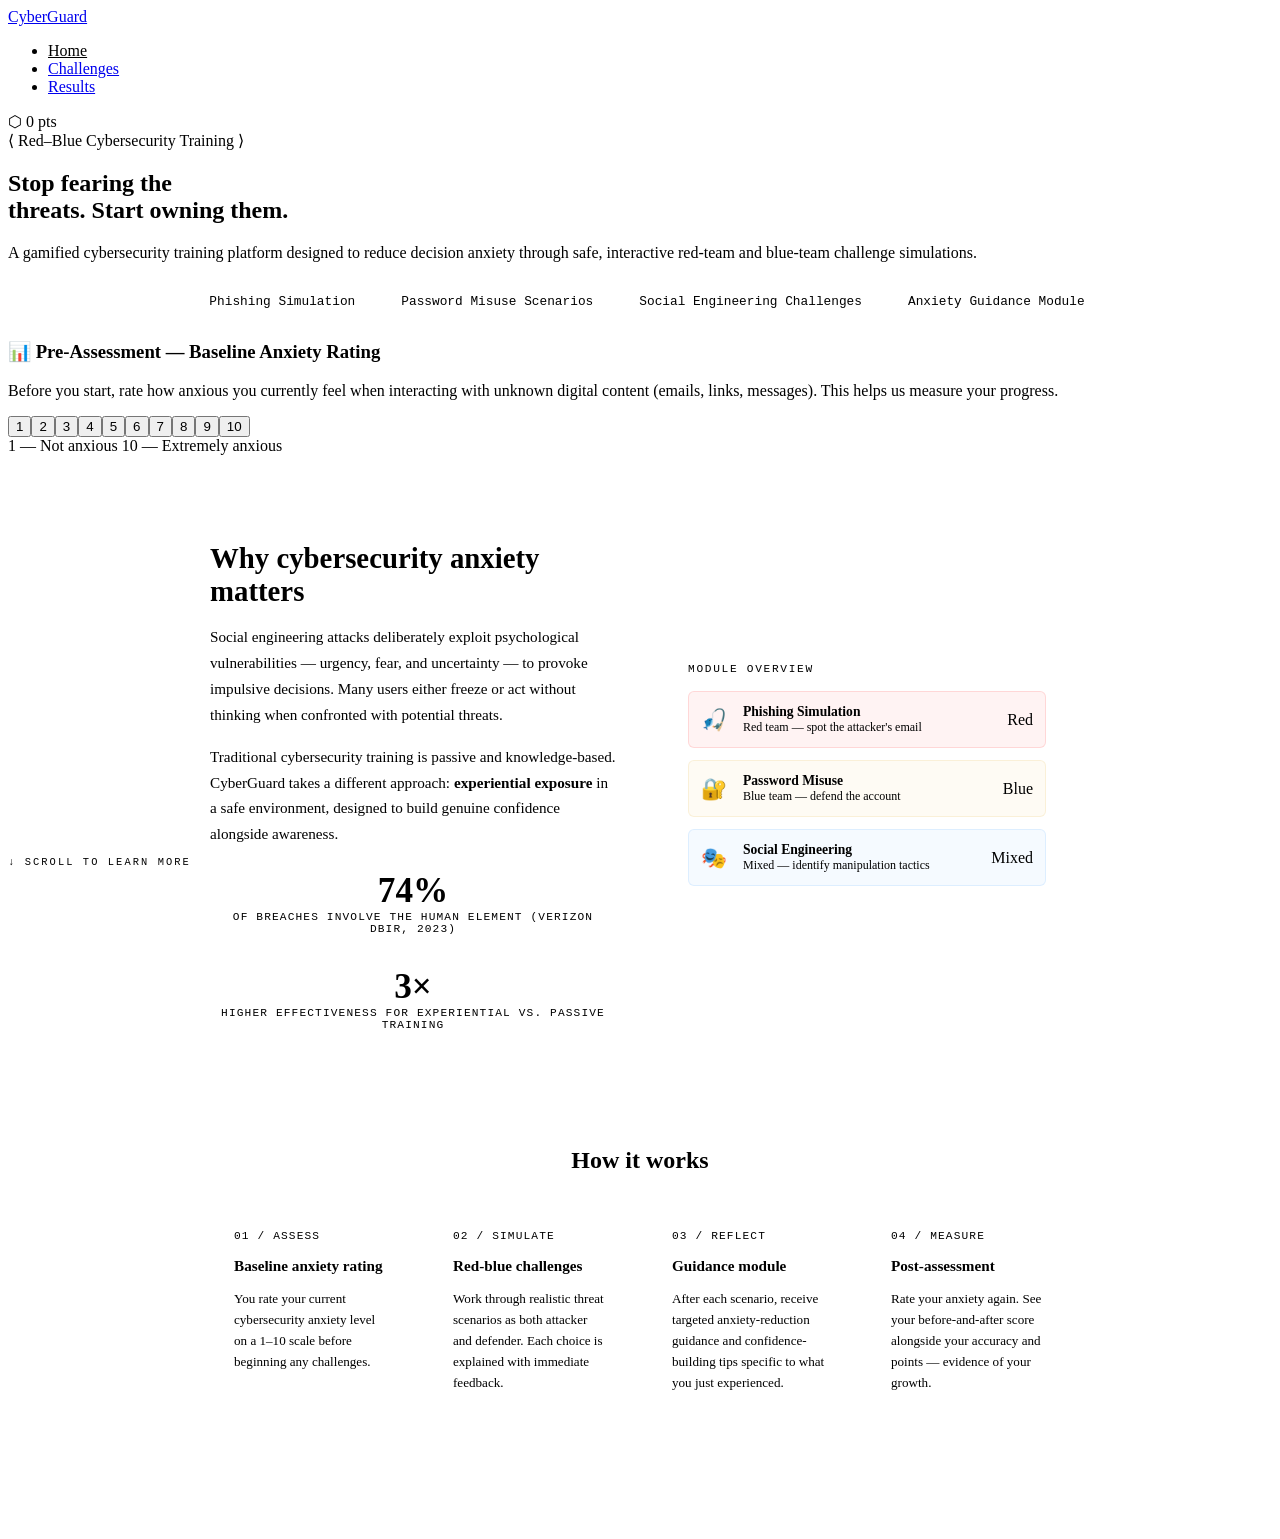
==== index.html @ d639362e "Add files via upload" ====
<!DOCTYPE html>
<html lang="en">
<head>
  <meta charset="UTF-8">
  <meta name="viewport" content="width=device-width, initial-scale=1.0">
  <title>CyberGuard — Cybersecurity Anxiety Training Platform</title>
  <link rel="stylesheet" href="css/style.css">
  <style>
    .hero-features {
      display: flex; gap: 2rem; justify-content: center;
      flex-wrap: wrap; margin: 2rem 0;
    }
    .feat {
      display: flex; align-items: center; gap: 0.5rem;
      font-size: 0.8rem; color: var(--text-muted);
      font-family: 'Space Mono', monospace;
    }
    .feat-dot { width: 6px; height: 6px; border-radius: 50%; background: var(--green); }
    .scroll-hint {
      position: absolute; bottom: 2rem;
      font-family: 'Space Mono', monospace;
      font-size: 0.65rem; letter-spacing: 0.2em;
      color: var(--text-dim); text-transform: uppercase;
      animation: pulse 2s infinite;
    }
    .about-section {
      position: relative; z-index: 1;
      max-width: 860px; margin: 0 auto;
      padding: 4rem 2rem;
      display: grid;
      grid-template-columns: 1fr 1fr;
      gap: 3rem;
      align-items: center;
    }
    @media(max-width:660px){ .about-section { grid-template-columns: 1fr; } }
    .about-section h2 { font-size: 1.8rem; font-weight: 800; margin-bottom: 1rem; }
    .about-section p { color: var(--text-muted); line-height: 1.7; margin-bottom: 1rem; font-size: 0.95rem; }
    .stat-row { display: flex; gap: 2rem; margin-top: 1.5rem; flex-wrap: wrap; }
    .big-stat { text-align: center; }
    .big-num { font-size: 2.2rem; font-weight: 800; color: var(--blue-bright); }
    .big-label { font-size: 0.7rem; color: var(--text-dim); letter-spacing: 0.1em; text-transform: uppercase; font-family: 'Space Mono', monospace; }
    .how-section {
      position: relative; z-index: 1;
      max-width: 860px; margin: 0 auto;
      padding: 2rem 2rem 6rem;
    }
    .how-section h2 { font-size: 1.5rem; font-weight: 800; margin-bottom: 2rem; text-align: center; }
    .steps { display: grid; grid-template-columns: repeat(auto-fit, minmax(200px, 1fr)); gap: 1rem; }
    .step {
      background: var(--surface);
      border: 1px solid var(--border);
      border-radius: 8px;
      padding: 1.5rem;
    }
    .step-num {
      font-family: 'Space Mono', monospace;
      font-size: 0.7rem; color: var(--blue-bright);
      letter-spacing: 0.1em; margin-bottom: 0.75rem;
    }
    .step h3 { font-size: 0.95rem; margin-bottom: 0.4rem; }
    .step p { font-size: 0.82rem; color: var(--text-muted); line-height: 1.6; }
    .start-fixed {
      position: fixed; bottom: 2rem; right: 2rem; z-index: 50;
      display: none;
    }
  </style>
</head>
<body>

<nav>
  <a class="nav-logo" href="index.html">Cyber<span>Guard</span></a>
  <ul class="nav-links">
    <li><a href="index.html" style="color:var(--text)">Home</a></li>
    <li><a href="challenges.html">Challenges</a></li>
    <li><a href="results.html">Results</a></li>
  </ul>
  <div class="nav-score" id="nav-score">⬡ 0 pts</div>
</nav>

<!-- HERO -->
<section class="hero">
  <span class="hero-tag">⟨ Red–Blue Cybersecurity Training ⟩</span>
  <h1>
    Stop <span class="red">fearing</span> the<br>
    threats. Start <span class="blue">owning</span> them.
  </h1>
  <p class="hero-sub">
    A gamified cybersecurity training platform designed to reduce decision anxiety
    through safe, interactive red-team and blue-team challenge simulations.
  </p>

  <div class="hero-features">
    <div class="feat"><div class="feat-dot"></div> Phishing Simulation</div>
    <div class="feat"><div class="feat-dot"></div> Password Misuse Scenarios</div>
    <div class="feat"><div class="feat-dot"></div> Social Engineering Challenges</div>
    <div class="feat"><div class="feat-dot"></div> Anxiety Guidance Module</div>
  </div>

  <!-- Pre-assessment card -->
  <div class="anxiety-card" id="pre-assessment">
    <h3>📊 Pre-Assessment — Baseline Anxiety Rating</h3>
    <p>Before you start, rate how anxious you currently feel when interacting with unknown digital content (emails, links, messages). This helps us measure your progress.</p>
    <div class="anxiety-scale" id="pre-scale"></div>
    <div class="scale-labels">
      <span>1 — Not anxious</span>
      <span>10 — Extremely anxious</span>
    </div>
    <div class="mt-2" id="start-row" style="display:none">
      <a href="challenges.html" class="btn btn-primary" id="start-btn">Begin Training →</a>
    </div>
  </div>

  <div class="scroll-hint">↓ scroll to learn more</div>
</section>

<!-- ABOUT -->
<section class="about-section">
  <div>
    <h2>Why cybersecurity anxiety matters</h2>
    <p>Social engineering attacks deliberately exploit psychological vulnerabilities — urgency, fear, and uncertainty — to provoke impulsive decisions. Many users either freeze or act without thinking when confronted with potential threats.</p>
    <p>Traditional cybersecurity training is passive and knowledge-based. CyberGuard takes a different approach: <strong>experiential exposure</strong> in a safe environment, designed to build genuine confidence alongside awareness.</p>
    <div class="stat-row">
      <div class="big-stat"><div class="big-num">74%</div><div class="big-label">of breaches involve the human element (Verizon DBIR, 2023)</div></div>
      <div class="big-stat"><div class="big-num">3×</div><div class="big-label">higher effectiveness for experiential vs. passive training</div></div>
    </div>
  </div>
  <div>
    <div style="background:var(--surface);border:1px solid var(--border);border-radius:8px;padding:1.5rem;">
      <div style="font-size:0.7rem;letter-spacing:0.15em;text-transform:uppercase;color:var(--text-dim);font-family:'Space Mono',monospace;margin-bottom:1rem;">Module Overview</div>
      <div style="display:flex;flex-direction:column;gap:0.75rem;">
        <div style="display:flex;align-items:center;gap:1rem;padding:0.75rem;background:rgba(255,59,59,0.06);border:1px solid rgba(255,59,59,0.15);border-radius:6px;">
          <span style="font-size:1.3rem;">🎣</span>
          <div>
            <div style="font-size:0.85rem;font-weight:700;">Phishing Simulation</div>
            <div style="font-size:0.75rem;color:var(--text-muted);">Red team — spot the attacker's email</div>
          </div>
          <span class="tag-red tag" style="margin-left:auto">Red</span>
        </div>
        <div style="display:flex;align-items:center;gap:1rem;padding:0.75rem;background:rgba(227,179,65,0.06);border:1px solid rgba(227,179,65,0.15);border-radius:6px;">
          <span style="font-size:1.3rem;">🔐</span>
          <div>
            <div style="font-size:0.85rem;font-weight:700;">Password Misuse</div>
            <div style="font-size:0.75rem;color:var(--text-muted);">Blue team — defend the account</div>
          </div>
          <span class="tag-amber tag" style="margin-left:auto">Blue</span>
        </div>
        <div style="display:flex;align-items:center;gap:1rem;padding:0.75rem;background:rgba(88,166,255,0.06);border:1px solid rgba(88,166,255,0.15);border-radius:6px;">
          <span style="font-size:1.3rem;">🎭</span>
          <div>
            <div style="font-size:0.85rem;font-weight:700;">Social Engineering</div>
            <div style="font-size:0.75rem;color:var(--text-muted);">Mixed — identify manipulation tactics</div>
          </div>
          <span class="tag-blue tag" style="margin-left:auto">Mixed</span>
        </div>
      </div>
    </div>
  </div>
</section>

<!-- HOW IT WORKS -->
<section class="how-section">
  <h2>How it works</h2>
  <div class="steps">
    <div class="step">
      <div class="step-num">01 / ASSESS</div>
      <h3>Baseline anxiety rating</h3>
      <p>You rate your current cybersecurity anxiety level on a 1–10 scale before beginning any challenges.</p>
    </div>
    <div class="step">
      <div class="step-num">02 / SIMULATE</div>
      <h3>Red-blue challenges</h3>
      <p>Work through realistic threat scenarios as both attacker and defender. Each choice is explained with immediate feedback.</p>
    </div>
    <div class="step">
      <div class="step-num">03 / REFLECT</div>
      <h3>Guidance module</h3>
      <p>After each scenario, receive targeted anxiety-reduction guidance and confidence-building tips specific to what you just experienced.</p>
    </div>
    <div class="step">
      <div class="step-num">04 / MEASURE</div>
      <h3>Post-assessment</h3>
      <p>Rate your anxiety again. See your before-and-after score alongside your accuracy and points — evidence of your growth.</p>
    </div>
  </div>
</section>

<script src="js/app.js"></script>
<script>
  // Render scale
  const scale = document.getElementById('pre-scale');
  for (let i = 1; i <= 10; i++) {
    const btn = document.createElement('button');
    btn.className = 'anxiety-btn';
    btn.textContent = i;
    btn.addEventListener('click', () => {
      document.querySelectorAll('.anxiety-btn').forEach(b => b.classList.remove('selected'));
      btn.classList.add('selected');
      CyberGuard.setPreAnxiety(i);
      document.getElementById('start-row').style.display = 'block';
    });
    scale.appendChild(btn);
  }

  // Nav score
  CyberGuard.refreshNavScore();

  // If already done pre-assessment, show start row
  const s = CyberGuard.getState();
  if (s.preAnxiety !== null) {
    document.getElementById('start-row').style.display = 'block';
    const btns = document.querySelectorAll('.anxiety-btn');
    if (btns[s.preAnxiety - 1]) btns[s.preAnxiety - 1].classList.add('selected');
  }
</script>
</body>
</html>
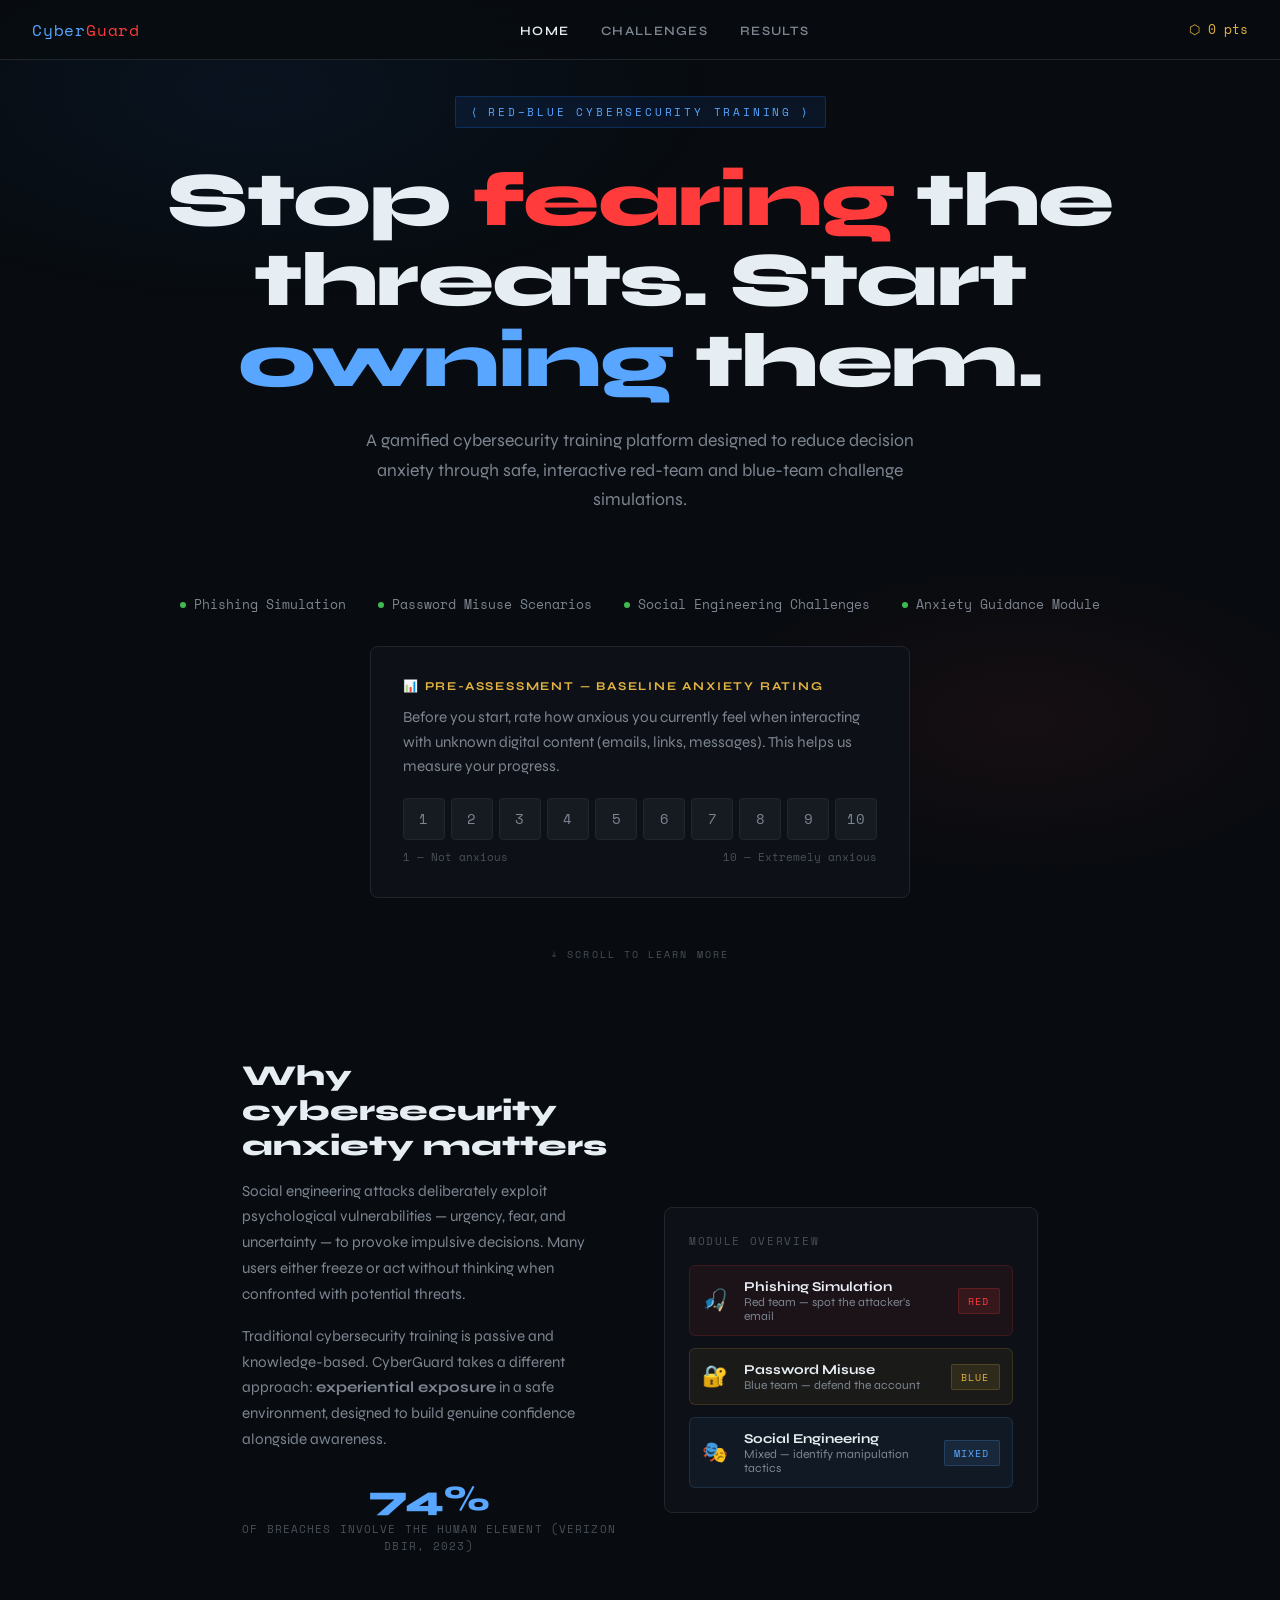
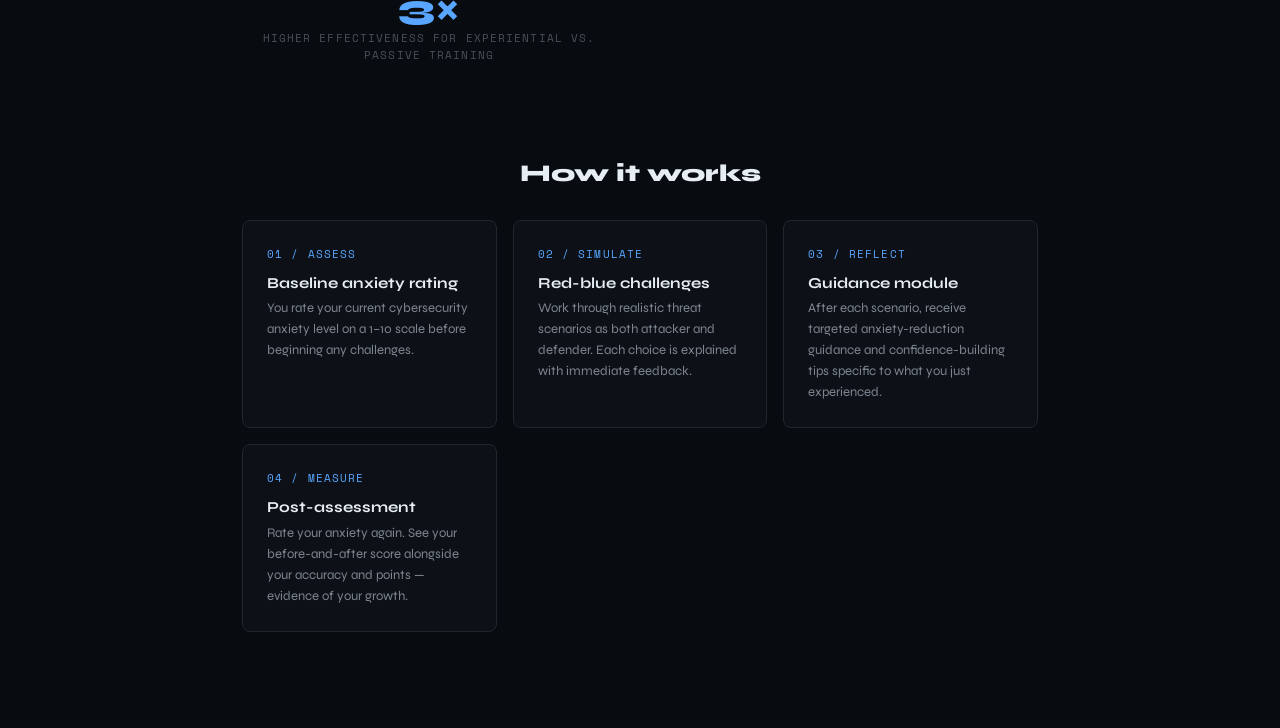
==== commit 0a3cea7b: "Add files via upload" ====
--- a/index.html
+++ b/index.html
@@ -4,7 +4,7 @@
   <meta charset="UTF-8">
   <meta name="viewport" content="width=device-width, initial-scale=1.0">
   <title>CyberGuard — Cybersecurity Anxiety Training Platform</title>
-  <link rel="stylesheet" href="css/style.css">
+  <link rel="stylesheet" href="style.css">
   <style>
     .hero-features {
       display: flex; gap: 2rem; justify-content: center;
@@ -184,7 +184,7 @@
   </div>
 </section>
 
-<script src="js/app.js"></script>
+<script src="app.js"></script>
 <script>
   // Render scale
   const scale = document.getElementById('pre-scale');
--- a/style.css
+++ b/style.css
@@ -0,0 +1,632 @@
+@import url('https://fonts.googleapis.com/css2?family=Space+Mono:ital,wght@0,400;0,700;1,400&family=Syne:wght@400;600;700;800&display=swap');
+
+:root {
+  --bg: #080c10;
+  --surface: #0d1117;
+  --surface2: #161b22;
+  --border: #21262d;
+  --red: #ff3b3b;
+  --red-dim: #8b1a1a;
+  --blue: #1f6feb;
+  --blue-bright: #58a6ff;
+  --green: #3fb950;
+  --amber: #e3b341;
+  --text: #e6edf3;
+  --text-muted: #7d8590;
+  --text-dim: #484f58;
+  --glow-red: 0 0 20px rgba(255,59,59,0.3);
+  --glow-blue: 0 0 20px rgba(31,111,235,0.3);
+}
+
+* { box-sizing: border-box; margin: 0; padding: 0; }
+
+html { scroll-behavior: smooth; }
+
+body {
+  font-family: 'Syne', sans-serif;
+  background: var(--bg);
+  color: var(--text);
+  min-height: 100vh;
+  overflow-x: hidden;
+  position: relative;
+}
+
+body::before {
+  content: '';
+  position: fixed;
+  inset: 0;
+  background:
+    radial-gradient(ellipse 60% 40% at 20% 10%, rgba(31,111,235,0.07) 0%, transparent 60%),
+    radial-gradient(ellipse 50% 35% at 80% 80%, rgba(255,59,59,0.06) 0%, transparent 55%);
+  pointer-events: none;
+  z-index: 0;
+}
+
+/* ─── NAV ─── */
+nav {
+  position: fixed; top: 0; left: 0; right: 0; z-index: 100;
+  display: flex; align-items: center; justify-content: space-between;
+  padding: 0 2rem;
+  height: 60px;
+  background: rgba(8,12,16,0.85);
+  backdrop-filter: blur(12px);
+  border-bottom: 1px solid var(--border);
+}
+.nav-logo {
+  font-family: 'Space Mono', monospace;
+  font-size: 1rem;
+  color: var(--blue-bright);
+  text-decoration: none;
+  letter-spacing: 0.05em;
+}
+.nav-logo span { color: var(--red); }
+.nav-links { display: flex; gap: 2rem; list-style: none; }
+.nav-links a {
+  font-size: 0.8rem;
+  font-weight: 600;
+  letter-spacing: 0.1em;
+  text-transform: uppercase;
+  color: var(--text-muted);
+  text-decoration: none;
+  transition: color 0.2s;
+}
+.nav-links a:hover { color: var(--text); }
+.nav-score {
+  font-family: 'Space Mono', monospace;
+  font-size: 0.8rem;
+  color: var(--amber);
+  display: flex; align-items: center; gap: 0.5rem;
+}
+
+/* ─── HERO ─── */
+.hero {
+  position: relative; z-index: 1;
+  min-height: 100vh;
+  display: flex; align-items: center; justify-content: center;
+  flex-direction: column;
+  text-align: center;
+  padding: 6rem 2rem 4rem;
+}
+.hero-tag {
+  font-family: 'Space Mono', monospace;
+  font-size: 0.7rem;
+  letter-spacing: 0.25em;
+  text-transform: uppercase;
+  color: var(--blue-bright);
+  background: rgba(31,111,235,0.1);
+  border: 1px solid rgba(31,111,235,0.25);
+  padding: 0.4rem 1rem;
+  border-radius: 2px;
+  margin-bottom: 2rem;
+  display: inline-block;
+}
+.hero h1 {
+  font-size: clamp(2.5rem, 6vw, 5rem);
+  font-weight: 800;
+  line-height: 1.05;
+  letter-spacing: -0.02em;
+  margin-bottom: 1.5rem;
+}
+.hero h1 .red { color: var(--red); }
+.hero h1 .blue { color: var(--blue-bright); }
+.hero-sub {
+  font-size: 1.1rem;
+  color: var(--text-muted);
+  max-width: 560px;
+  line-height: 1.7;
+  margin-bottom: 3rem;
+}
+
+/* ─── ANXIETY METER ─── */
+.anxiety-card {
+  background: var(--surface);
+  border: 1px solid var(--border);
+  border-radius: 8px;
+  padding: 2rem;
+  max-width: 540px;
+  width: 100%;
+  margin-bottom: 2rem;
+  text-align: left;
+}
+.anxiety-card h3 {
+  font-size: 0.75rem;
+  font-weight: 700;
+  letter-spacing: 0.15em;
+  text-transform: uppercase;
+  color: var(--amber);
+  margin-bottom: 0.75rem;
+}
+.anxiety-card p {
+  font-size: 0.95rem;
+  color: var(--text-muted);
+  margin-bottom: 1.25rem;
+  line-height: 1.6;
+}
+.anxiety-scale {
+  display: flex;
+  gap: 0.4rem;
+  flex-wrap: wrap;
+}
+.anxiety-btn {
+  flex: 1; min-width: 36px;
+  padding: 0.6rem 0;
+  border: 1px solid var(--border);
+  background: var(--surface2);
+  color: var(--text-muted);
+  border-radius: 4px;
+  font-family: 'Space Mono', monospace;
+  font-size: 0.85rem;
+  cursor: pointer;
+  transition: all 0.15s;
+  text-align: center;
+}
+.anxiety-btn:hover { border-color: var(--amber); color: var(--amber); }
+.anxiety-btn.selected { background: var(--amber); color: var(--bg); border-color: var(--amber); font-weight: 700; }
+.scale-labels {
+  display: flex; justify-content: space-between;
+  margin-top: 0.5rem;
+  font-size: 0.7rem;
+  color: var(--text-dim);
+  font-family: 'Space Mono', monospace;
+}
+
+/* ─── BUTTONS ─── */
+.btn {
+  display: inline-flex; align-items: center; gap: 0.5rem;
+  padding: 0.85rem 2rem;
+  border-radius: 4px;
+  font-family: 'Syne', sans-serif;
+  font-size: 0.9rem;
+  font-weight: 700;
+  letter-spacing: 0.05em;
+  cursor: pointer;
+  border: none;
+  text-decoration: none;
+  transition: all 0.2s;
+}
+.btn-primary {
+  background: var(--blue);
+  color: #fff;
+  box-shadow: var(--glow-blue);
+}
+.btn-primary:hover { background: #1a5fd4; transform: translateY(-1px); }
+.btn-red {
+  background: var(--red);
+  color: #fff;
+  box-shadow: var(--glow-red);
+}
+.btn-red:hover { background: #d42b2b; transform: translateY(-1px); }
+.btn-outline {
+  background: transparent;
+  border: 1px solid var(--border);
+  color: var(--text);
+}
+.btn-outline:hover { border-color: var(--text-muted); }
+.btn:disabled { opacity: 0.4; cursor: not-allowed; transform: none !important; }
+
+/* ─── PAGE CONTAINER ─── */
+.page {
+  position: relative; z-index: 1;
+  padding: 80px 2rem 4rem;
+  max-width: 900px;
+  margin: 0 auto;
+}
+.page-header {
+  margin-bottom: 2.5rem;
+  padding-bottom: 1.5rem;
+  border-bottom: 1px solid var(--border);
+}
+.page-tag {
+  font-family: 'Space Mono', monospace;
+  font-size: 0.65rem;
+  letter-spacing: 0.2em;
+  text-transform: uppercase;
+  color: var(--text-dim);
+  margin-bottom: 0.5rem;
+}
+.page-header h1 { font-size: 2rem; font-weight: 800; }
+.page-header p { color: var(--text-muted); margin-top: 0.5rem; line-height: 1.6; }
+
+/* ─── CHALLENGE HUB ─── */
+.challenge-grid {
+  display: grid;
+  grid-template-columns: repeat(auto-fit, minmax(260px, 1fr));
+  gap: 1.25rem;
+  margin-bottom: 2rem;
+}
+.challenge-card {
+  background: var(--surface);
+  border: 1px solid var(--border);
+  border-radius: 8px;
+  padding: 1.75rem;
+  cursor: pointer;
+  transition: all 0.2s;
+  text-decoration: none;
+  color: inherit;
+  display: block;
+  position: relative;
+  overflow: hidden;
+}
+.challenge-card::before {
+  content: '';
+  position: absolute; top: 0; left: 0; right: 0;
+  height: 3px;
+  background: var(--card-color, var(--blue));
+}
+.challenge-card:hover {
+  border-color: var(--card-color, var(--blue));
+  transform: translateY(-3px);
+  box-shadow: 0 8px 32px rgba(0,0,0,0.4);
+}
+.challenge-card.red-card { --card-color: var(--red); }
+.challenge-card.blue-card { --card-color: var(--blue-bright); }
+.challenge-card.amber-card { --card-color: var(--amber); }
+.card-icon {
+  width: 44px; height: 44px;
+  border-radius: 8px;
+  display: flex; align-items: center; justify-content: center;
+  font-size: 1.3rem;
+  margin-bottom: 1rem;
+  background: rgba(255,255,255,0.05);
+}
+.challenge-card h3 { font-size: 1.05rem; font-weight: 700; margin-bottom: 0.4rem; }
+.challenge-card p { font-size: 0.85rem; color: var(--text-muted); line-height: 1.5; }
+.card-badge {
+  display: inline-flex; align-items: center;
+  margin-top: 1rem;
+  font-family: 'Space Mono', monospace;
+  font-size: 0.65rem;
+  letter-spacing: 0.1em;
+  text-transform: uppercase;
+  padding: 0.25rem 0.6rem;
+  border-radius: 2px;
+  background: rgba(255,255,255,0.06);
+  color: var(--text-muted);
+}
+.card-status {
+  position: absolute; top: 1.25rem; right: 1.25rem;
+  width: 8px; height: 8px; border-radius: 50%;
+  background: var(--text-dim);
+}
+.card-status.done { background: var(--green); }
+
+/* ─── SCENARIO ─── */
+.scenario-wrap {
+  display: grid;
+  grid-template-columns: 1fr 320px;
+  gap: 1.5rem;
+  align-items: start;
+}
+@media(max-width: 720px) { .scenario-wrap { grid-template-columns: 1fr; } }
+
+.scenario-main {
+  background: var(--surface);
+  border: 1px solid var(--border);
+  border-radius: 8px;
+  overflow: hidden;
+}
+.scenario-toolbar {
+  background: var(--surface2);
+  border-bottom: 1px solid var(--border);
+  padding: 0.75rem 1.25rem;
+  display: flex; align-items: center; gap: 0.5rem;
+}
+.toolbar-dot { width: 10px; height: 10px; border-radius: 50%; }
+.dot-red { background: #ff5f57; }
+.dot-amber { background: #febc2e; }
+.dot-green { background: #28c840; }
+.toolbar-url {
+  margin-left: 0.75rem;
+  font-family: 'Space Mono', monospace;
+  font-size: 0.72rem;
+  color: var(--text-muted);
+  background: rgba(255,255,255,0.04);
+  padding: 0.25rem 0.75rem;
+  border-radius: 3px;
+  flex: 1;
+}
+.scenario-body { padding: 1.5rem; }
+
+.sidebar-panel {
+  display: flex; flex-direction: column; gap: 1rem;
+}
+.info-box {
+  background: var(--surface);
+  border: 1px solid var(--border);
+  border-radius: 8px;
+  padding: 1.25rem;
+}
+.info-box h4 {
+  font-size: 0.7rem;
+  font-weight: 700;
+  letter-spacing: 0.15em;
+  text-transform: uppercase;
+  color: var(--text-dim);
+  margin-bottom: 0.75rem;
+}
+.info-box p, .info-box li {
+  font-size: 0.85rem;
+  color: var(--text-muted);
+  line-height: 1.6;
+}
+.info-box ul { padding-left: 1rem; }
+.info-box li { margin-bottom: 0.4rem; }
+
+/* ─── EMAIL MOCK ─── */
+.email-mock {
+  font-family: 'Space Mono', monospace;
+  font-size: 0.8rem;
+}
+.email-header { margin-bottom: 1rem; }
+.email-field {
+  display: flex; gap: 0.75rem;
+  padding: 0.4rem 0;
+  border-bottom: 1px solid var(--border);
+  font-size: 0.78rem;
+}
+.email-field-label { color: var(--text-dim); min-width: 50px; }
+.email-field-val { color: var(--text-muted); }
+.email-field-val.suspicious { color: var(--red); }
+.email-subject {
+  font-size: 1rem;
+  font-family: 'Syne', sans-serif;
+  font-weight: 700;
+  margin: 1rem 0 0.75rem;
+  color: var(--text);
+}
+.email-body {
+  font-family: 'Syne', sans-serif;
+  font-size: 0.9rem;
+  color: var(--text-muted);
+  line-height: 1.7;
+}
+.email-body .highlight { background: rgba(255,59,59,0.12); border-bottom: 1px solid var(--red); color: var(--text); padding: 0 2px; }
+.cta-link {
+  display: inline-block;
+  margin-top: 1rem;
+  background: var(--red-dim);
+  border: 1px solid var(--red);
+  color: var(--red);
+  padding: 0.6rem 1.5rem;
+  border-radius: 3px;
+  font-family: 'Space Mono', monospace;
+  font-size: 0.8rem;
+  cursor: pointer;
+  transition: all 0.2s;
+}
+.cta-link:hover { background: rgba(255,59,59,0.2); }
+
+/* ─── CHOICES ─── */
+.choices { display: flex; flex-direction: column; gap: 0.6rem; margin-top: 1.5rem; }
+.choice-btn {
+  display: flex; align-items: flex-start; gap: 0.75rem;
+  background: var(--surface2);
+  border: 1px solid var(--border);
+  border-radius: 6px;
+  padding: 0.9rem 1rem;
+  cursor: pointer;
+  text-align: left;
+  transition: all 0.15s;
+  color: var(--text);
+  font-family: 'Syne', sans-serif;
+  font-size: 0.9rem;
+}
+.choice-btn:hover { border-color: var(--blue-bright); background: rgba(88,166,255,0.05); }
+.choice-btn.correct { border-color: var(--green); background: rgba(63,185,80,0.08); }
+.choice-btn.wrong { border-color: var(--red); background: rgba(255,59,59,0.08); }
+.choice-btn.neutral { border-color: var(--amber); background: rgba(227,179,65,0.08); }
+.choice-num {
+  min-width: 24px; height: 24px;
+  border-radius: 4px;
+  background: rgba(255,255,255,0.06);
+  font-family: 'Space Mono', monospace;
+  font-size: 0.75rem;
+  display: flex; align-items: center; justify-content: center;
+  flex-shrink: 0;
+  margin-top: 1px;
+}
+
+/* ─── FEEDBACK ─── */
+.feedback-box {
+  margin-top: 1.25rem;
+  padding: 1rem 1.25rem;
+  border-radius: 6px;
+  font-size: 0.88rem;
+  line-height: 1.6;
+  display: none;
+}
+.feedback-box.show { display: block; animation: fadeIn 0.3s; }
+.feedback-box.good { background: rgba(63,185,80,0.1); border: 1px solid rgba(63,185,80,0.3); }
+.feedback-box.bad { background: rgba(255,59,59,0.1); border: 1px solid rgba(255,59,59,0.3); }
+.feedback-box.info { background: rgba(227,179,65,0.1); border: 1px solid rgba(227,179,65,0.3); }
+.feedback-title { font-weight: 700; margin-bottom: 0.4rem; }
+
+/* ─── PROGRESS ─── */
+.progress-bar-wrap {
+  background: var(--surface2);
+  border-radius: 2px;
+  height: 3px;
+  margin-bottom: 2rem;
+  overflow: hidden;
+}
+.progress-bar {
+  height: 100%;
+  background: var(--blue-bright);
+  border-radius: 2px;
+  transition: width 0.4s ease;
+}
+
+/* ─── RESULTS ─── */
+.results-grid {
+  display: grid;
+  grid-template-columns: repeat(auto-fit, minmax(180px, 1fr));
+  gap: 1rem;
+  margin: 2rem 0;
+}
+.stat-card {
+  background: var(--surface);
+  border: 1px solid var(--border);
+  border-radius: 8px;
+  padding: 1.5rem;
+  text-align: center;
+}
+.stat-num {
+  font-size: 2.5rem;
+  font-weight: 800;
+  margin-bottom: 0.25rem;
+}
+.stat-label { font-size: 0.75rem; color: var(--text-muted); letter-spacing: 0.1em; text-transform: uppercase; }
+.anxiety-compare {
+  background: var(--surface);
+  border: 1px solid var(--border);
+  border-radius: 8px;
+  padding: 1.5rem;
+  margin-bottom: 1.5rem;
+}
+.anxiety-compare h3 { margin-bottom: 1.25rem; font-size: 0.9rem; }
+.compare-row {
+  display: flex; align-items: center; gap: 1rem;
+  margin-bottom: 0.75rem;
+}
+.compare-label { font-size: 0.8rem; color: var(--text-muted); min-width: 80px; }
+.compare-bar-wrap { flex: 1; background: var(--surface2); border-radius: 2px; height: 8px; }
+.compare-bar { height: 100%; border-radius: 2px; }
+.bar-before { background: var(--red); }
+.bar-after { background: var(--green); }
+.compare-val { font-family: 'Space Mono', monospace; font-size: 0.8rem; min-width: 30px; }
+
+/* ─── GUIDANCE BOX ─── */
+.guidance-box {
+  background: linear-gradient(135deg, rgba(31,111,235,0.08), rgba(88,166,255,0.04));
+  border: 1px solid rgba(88,166,255,0.2);
+  border-radius: 8px;
+  padding: 1.75rem;
+  margin: 1.5rem 0;
+}
+.guidance-box h3 { color: var(--blue-bright); margin-bottom: 0.75rem; font-size: 1rem; }
+.guidance-box p { color: var(--text-muted); font-size: 0.9rem; line-height: 1.7; }
+.tips-list { margin-top: 1rem; display: flex; flex-direction: column; gap: 0.6rem; }
+.tip {
+  display: flex; gap: 0.75rem; align-items: flex-start;
+  font-size: 0.85rem; color: var(--text-muted);
+}
+.tip-icon { color: var(--green); flex-shrink: 0; margin-top: 2px; }
+
+/* ─── PASSWORD MODULE ─── */
+.password-input-wrap { position: relative; margin-bottom: 0.75rem; }
+.password-input {
+  width: 100%;
+  background: var(--surface2);
+  border: 1px solid var(--border);
+  border-radius: 6px;
+  padding: 0.85rem 1rem;
+  color: var(--text);
+  font-family: 'Space Mono', monospace;
+  font-size: 0.95rem;
+  outline: none;
+  transition: border-color 0.2s;
+}
+.password-input:focus { border-color: var(--blue-bright); }
+.strength-meter { margin-bottom: 1.25rem; }
+.strength-bars { display: flex; gap: 4px; margin-bottom: 0.4rem; }
+.strength-bar {
+  flex: 1; height: 4px; border-radius: 2px;
+  background: var(--surface2);
+  transition: background 0.3s;
+}
+.strength-label { font-family: 'Space Mono', monospace; font-size: 0.72rem; color: var(--text-dim); }
+
+/* ─── SOCIAL ENG MODULE ─── */
+.chat-mock {
+  background: var(--surface2);
+  border: 1px solid var(--border);
+  border-radius: 8px;
+  overflow: hidden;
+  margin-bottom: 1rem;
+}
+.chat-header {
+  padding: 0.75rem 1rem;
+  background: var(--surface);
+  border-bottom: 1px solid var(--border);
+  display: flex; align-items: center; gap: 0.75rem;
+}
+.avatar {
+  width: 32px; height: 32px; border-radius: 50%;
+  background: var(--red-dim);
+  display: flex; align-items: center; justify-content: center;
+  font-size: 0.8rem; font-weight: 700; color: var(--red);
+}
+.chat-name { font-size: 0.9rem; font-weight: 700; }
+.chat-sub { font-size: 0.72rem; color: var(--green); }
+.chat-messages { padding: 1rem; display: flex; flex-direction: column; gap: 0.75rem; }
+.msg {
+  max-width: 80%;
+  padding: 0.65rem 0.9rem;
+  border-radius: 8px;
+  font-size: 0.85rem;
+  line-height: 1.5;
+}
+.msg-them {
+  background: var(--surface);
+  border: 1px solid var(--border);
+  border-radius: 8px 8px 8px 2px;
+  color: var(--text-muted);
+}
+.msg-you {
+  background: rgba(31,111,235,0.15);
+  border: 1px solid rgba(31,111,235,0.2);
+  border-radius: 8px 8px 2px 8px;
+  align-self: flex-end;
+  color: var(--text);
+}
+.msg-sender { font-size: 0.68rem; color: var(--text-dim); margin-bottom: 0.25rem; font-family: 'Space Mono', monospace; }
+
+/* ─── MISC ─── */
+.section-divider {
+  border: none;
+  border-top: 1px solid var(--border);
+  margin: 2rem 0;
+}
+.tag-row { display: flex; gap: 0.5rem; flex-wrap: wrap; margin-bottom: 1.5rem; }
+.tag {
+  font-family: 'Space Mono', monospace;
+  font-size: 0.65rem;
+  letter-spacing: 0.1em;
+  text-transform: uppercase;
+  padding: 0.25rem 0.6rem;
+  border-radius: 2px;
+}
+.tag-red { background: rgba(255,59,59,0.12); color: var(--red); border: 1px solid rgba(255,59,59,0.2); }
+.tag-blue { background: rgba(88,166,255,0.1); color: var(--blue-bright); border: 1px solid rgba(88,166,255,0.2); }
+.tag-green { background: rgba(63,185,80,0.1); color: var(--green); border: 1px solid rgba(63,185,80,0.2); }
+.tag-amber { background: rgba(227,179,65,0.1); color: var(--amber); border: 1px solid rgba(227,179,65,0.2); }
+
+.mono { font-family: 'Space Mono', monospace; }
+.text-muted { color: var(--text-muted); }
+.text-red { color: var(--red); }
+.text-green { color: var(--green); }
+.text-blue { color: var(--blue-bright); }
+.text-amber { color: var(--amber); }
+.mt-1 { margin-top: 0.5rem; }
+.mt-2 { margin-top: 1rem; }
+.mt-3 { margin-top: 1.5rem; }
+.mb-1 { margin-bottom: 0.5rem; }
+.mb-2 { margin-bottom: 1rem; }
+
+@keyframes fadeIn { from { opacity: 0; transform: translateY(6px); } to { opacity: 1; transform: none; } }
+@keyframes pulse { 0%,100% { opacity: 1; } 50% { opacity: 0.5; } }
+.pulse { animation: pulse 2s infinite; }
+
+/* ─── SCORE BADGE ─── */
+.score-badge {
+  display: inline-flex; align-items: center; gap: 0.4rem;
+  font-family: 'Space Mono', monospace;
+  font-size: 0.75rem;
+  color: var(--amber);
+  background: rgba(227,179,65,0.1);
+  border: 1px solid rgba(227,179,65,0.2);
+  padding: 0.3rem 0.75rem;
+  border-radius: 2px;
+}
+
+.next-btn-row { display: flex; justify-content: flex-end; margin-top: 1.5rem; }
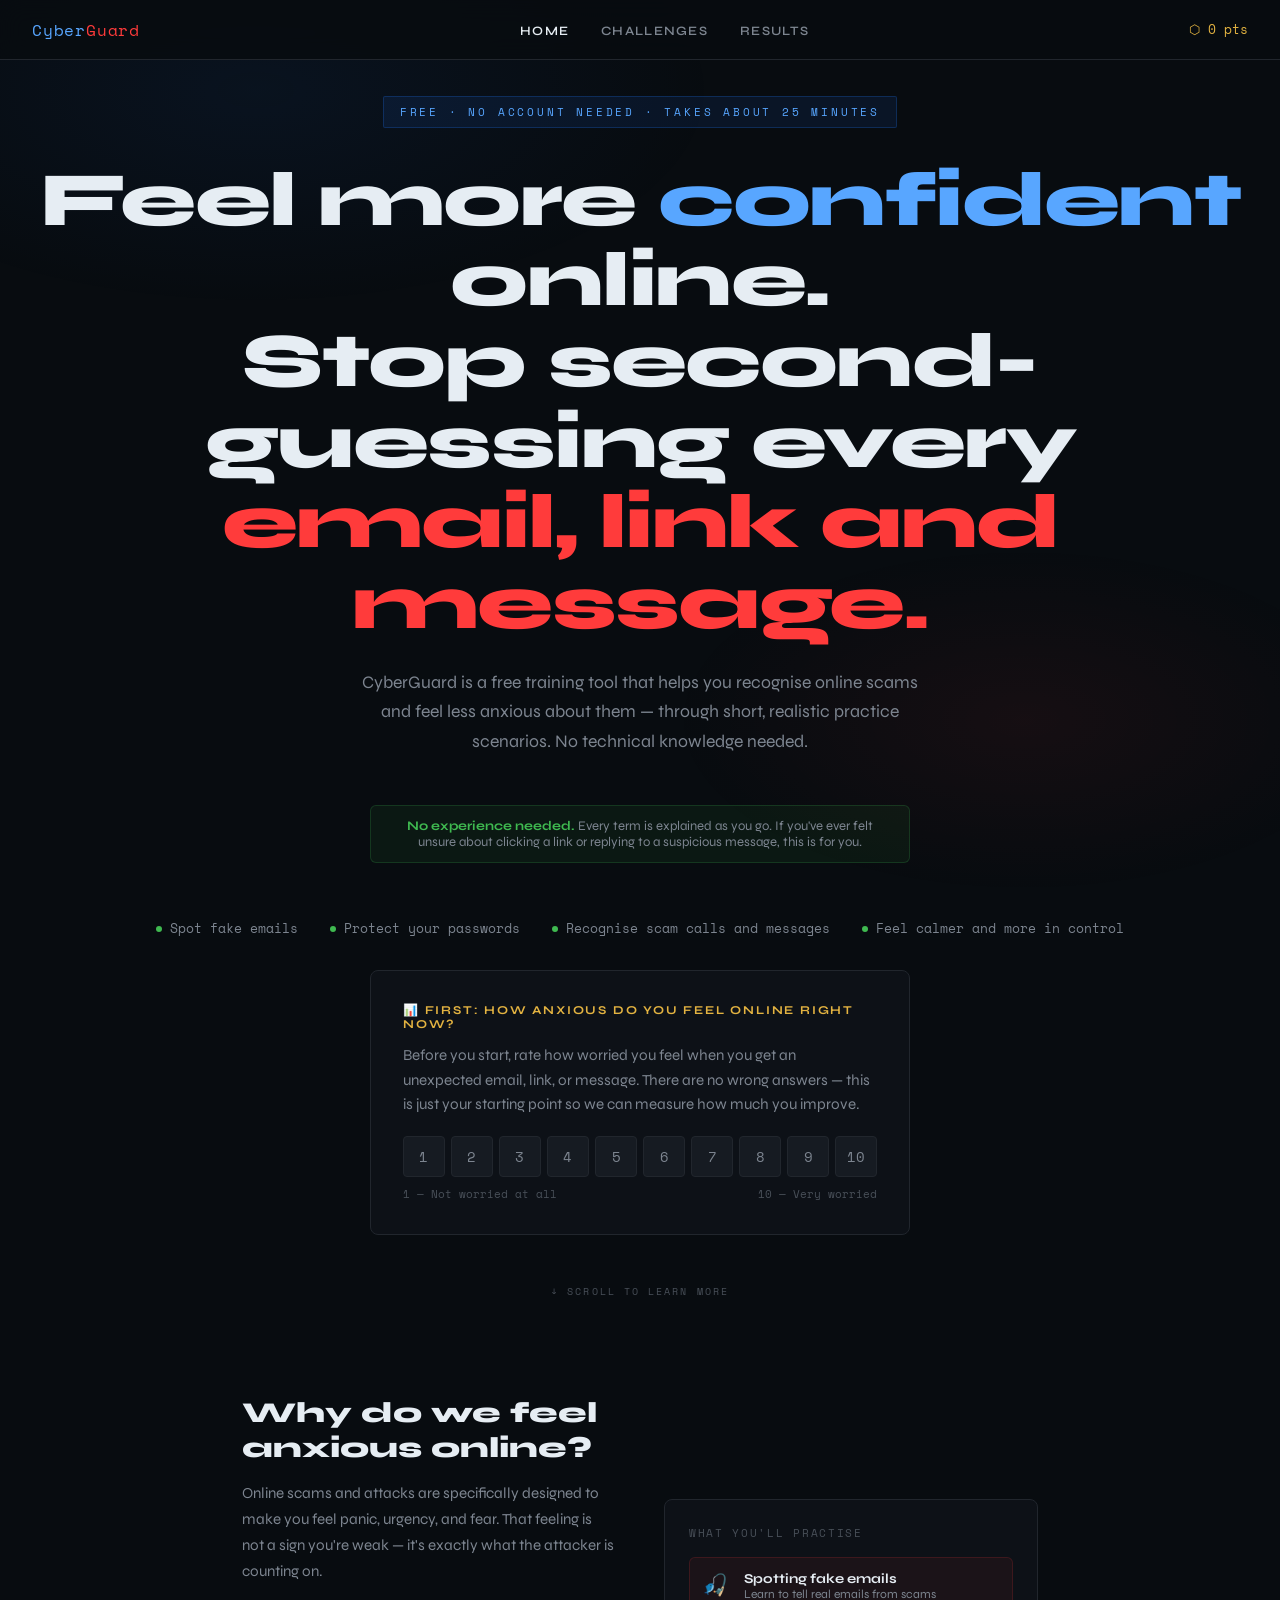
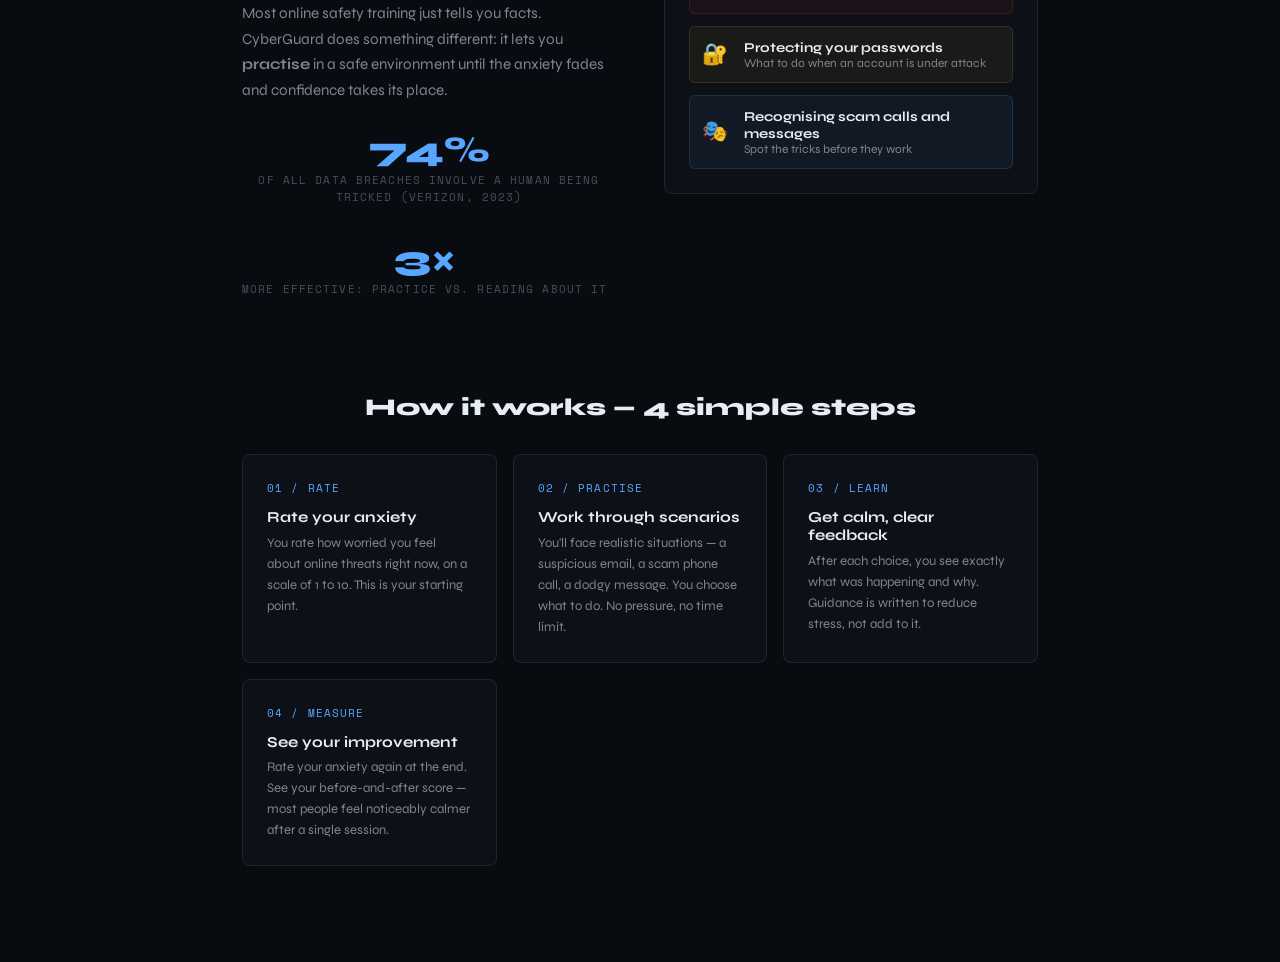
==== commit 2ca13689: "Add files via upload" ====
--- a/index.html
+++ b/index.html
@@ -3,7 +3,7 @@
 <head>
   <meta charset="UTF-8">
   <meta name="viewport" content="width=device-width, initial-scale=1.0">
-  <title>CyberGuard — Cybersecurity Anxiety Training Platform</title>
+  <title>CyberGuard — Cybersecurity Confidence Training</title>
   <link rel="stylesheet" href="style.css">
   <style>
     .hero-features {
@@ -59,10 +59,19 @@
     }
     .step h3 { font-size: 0.95rem; margin-bottom: 0.4rem; }
     .step p { font-size: 0.82rem; color: var(--text-muted); line-height: 1.6; }
-    .start-fixed {
-      position: fixed; bottom: 2rem; right: 2rem; z-index: 50;
-      display: none;
-    }
+    .no-jargon-banner {
+      background: rgba(63,185,80,0.07);
+      border: 1px solid rgba(63,185,80,0.2);
+      border-radius: 6px;
+      padding: 0.75rem 1.25rem;
+      font-size: 0.82rem;
+      color: var(--text-muted);
+      text-align: center;
+      margin-bottom: 1.5rem;
+      max-width: 540px;
+      margin-left: auto; margin-right: auto;
+    }
+    .no-jargon-banner strong { color: var(--green); }
   </style>
 </head>
 <body>
@@ -79,34 +88,38 @@
 
 <!-- HERO -->
 <section class="hero">
-  <span class="hero-tag">⟨ Red–Blue Cybersecurity Training ⟩</span>
+  <span class="hero-tag">Free · No account needed · Takes about 25 minutes</span>
   <h1>
-    Stop <span class="red">fearing</span> the<br>
-    threats. Start <span class="blue">owning</span> them.
+    Feel more <span class="blue">confident</span> online.<br>
+    Stop second-guessing every<br>
+    <span class="red">email, link and message.</span>
   </h1>
   <p class="hero-sub">
-    A gamified cybersecurity training platform designed to reduce decision anxiety
-    through safe, interactive red-team and blue-team challenge simulations.
+    CyberGuard is a free training tool that helps you recognise online scams and feel less anxious about them — through short, realistic practice scenarios. No technical knowledge needed.
   </p>
 
+  <div class="no-jargon-banner">
+    <strong>No experience needed.</strong> Every term is explained as you go. If you've ever felt unsure about clicking a link or replying to a suspicious message, this is for you.
+  </div>
+
   <div class="hero-features">
-    <div class="feat"><div class="feat-dot"></div> Phishing Simulation</div>
-    <div class="feat"><div class="feat-dot"></div> Password Misuse Scenarios</div>
-    <div class="feat"><div class="feat-dot"></div> Social Engineering Challenges</div>
-    <div class="feat"><div class="feat-dot"></div> Anxiety Guidance Module</div>
+    <div class="feat"><div class="feat-dot"></div> Spot fake emails</div>
+    <div class="feat"><div class="feat-dot"></div> Protect your passwords</div>
+    <div class="feat"><div class="feat-dot"></div> Recognise scam calls and messages</div>
+    <div class="feat"><div class="feat-dot"></div> Feel calmer and more in control</div>
   </div>
 
   <!-- Pre-assessment card -->
   <div class="anxiety-card" id="pre-assessment">
-    <h3>📊 Pre-Assessment — Baseline Anxiety Rating</h3>
-    <p>Before you start, rate how anxious you currently feel when interacting with unknown digital content (emails, links, messages). This helps us measure your progress.</p>
+    <h3>📊 First: How anxious do you feel online right now?</h3>
+    <p>Before you start, rate how worried you feel when you get an unexpected email, link, or message. There are no wrong answers — this is just your starting point so we can measure how much you improve.</p>
     <div class="anxiety-scale" id="pre-scale"></div>
     <div class="scale-labels">
-      <span>1 — Not anxious</span>
-      <span>10 — Extremely anxious</span>
+      <span>1 — Not worried at all</span>
+      <span>10 — Very worried</span>
     </div>
     <div class="mt-2" id="start-row" style="display:none">
-      <a href="challenges.html" class="btn btn-primary" id="start-btn">Begin Training →</a>
+      <a href="challenges.html" class="btn btn-primary" id="start-btn">Start Training →</a>
     </div>
   </div>
 
@@ -116,41 +129,38 @@
 <!-- ABOUT -->
 <section class="about-section">
   <div>
-    <h2>Why cybersecurity anxiety matters</h2>
-    <p>Social engineering attacks deliberately exploit psychological vulnerabilities — urgency, fear, and uncertainty — to provoke impulsive decisions. Many users either freeze or act without thinking when confronted with potential threats.</p>
-    <p>Traditional cybersecurity training is passive and knowledge-based. CyberGuard takes a different approach: <strong>experiential exposure</strong> in a safe environment, designed to build genuine confidence alongside awareness.</p>
+    <h2>Why do we feel anxious online?</h2>
+    <p>Online scams and attacks are specifically designed to make you feel panic, urgency, and fear. That feeling is not a sign you're weak — it's exactly what the attacker is counting on.</p>
+    <p>Most online safety training just tells you facts. CyberGuard does something different: it lets you <strong>practise</strong> in a safe environment until the anxiety fades and confidence takes its place.</p>
     <div class="stat-row">
-      <div class="big-stat"><div class="big-num">74%</div><div class="big-label">of breaches involve the human element (Verizon DBIR, 2023)</div></div>
-      <div class="big-stat"><div class="big-num">3×</div><div class="big-label">higher effectiveness for experiential vs. passive training</div></div>
+      <div class="big-stat"><div class="big-num">74%</div><div class="big-label">of all data breaches involve a human being tricked (Verizon, 2023)</div></div>
+      <div class="big-stat"><div class="big-num">3×</div><div class="big-label">more effective: practice vs. reading about it</div></div>
     </div>
   </div>
   <div>
     <div style="background:var(--surface);border:1px solid var(--border);border-radius:8px;padding:1.5rem;">
-      <div style="font-size:0.7rem;letter-spacing:0.15em;text-transform:uppercase;color:var(--text-dim);font-family:'Space Mono',monospace;margin-bottom:1rem;">Module Overview</div>
+      <div style="font-size:0.7rem;letter-spacing:0.15em;text-transform:uppercase;color:var(--text-dim);font-family:'Space Mono',monospace;margin-bottom:1rem;">What you'll practise</div>
       <div style="display:flex;flex-direction:column;gap:0.75rem;">
         <div style="display:flex;align-items:center;gap:1rem;padding:0.75rem;background:rgba(255,59,59,0.06);border:1px solid rgba(255,59,59,0.15);border-radius:6px;">
           <span style="font-size:1.3rem;">🎣</span>
           <div>
-            <div style="font-size:0.85rem;font-weight:700;">Phishing Simulation</div>
-            <div style="font-size:0.75rem;color:var(--text-muted);">Red team — spot the attacker's email</div>
+            <div style="font-size:0.85rem;font-weight:700;">Spotting fake emails</div>
+            <div style="font-size:0.75rem;color:var(--text-muted);">Learn to tell real emails from scams</div>
           </div>
-          <span class="tag-red tag" style="margin-left:auto">Red</span>
         </div>
         <div style="display:flex;align-items:center;gap:1rem;padding:0.75rem;background:rgba(227,179,65,0.06);border:1px solid rgba(227,179,65,0.15);border-radius:6px;">
           <span style="font-size:1.3rem;">🔐</span>
           <div>
-            <div style="font-size:0.85rem;font-weight:700;">Password Misuse</div>
-            <div style="font-size:0.75rem;color:var(--text-muted);">Blue team — defend the account</div>
+            <div style="font-size:0.85rem;font-weight:700;">Protecting your passwords</div>
+            <div style="font-size:0.75rem;color:var(--text-muted);">What to do when an account is under attack</div>
           </div>
-          <span class="tag-amber tag" style="margin-left:auto">Blue</span>
         </div>
         <div style="display:flex;align-items:center;gap:1rem;padding:0.75rem;background:rgba(88,166,255,0.06);border:1px solid rgba(88,166,255,0.15);border-radius:6px;">
           <span style="font-size:1.3rem;">🎭</span>
           <div>
-            <div style="font-size:0.85rem;font-weight:700;">Social Engineering</div>
-            <div style="font-size:0.75rem;color:var(--text-muted);">Mixed — identify manipulation tactics</div>
+            <div style="font-size:0.85rem;font-weight:700;">Recognising scam calls and messages</div>
+            <div style="font-size:0.75rem;color:var(--text-muted);">Spot the tricks before they work</div>
           </div>
-          <span class="tag-blue tag" style="margin-left:auto">Mixed</span>
         </div>
       </div>
     </div>
@@ -159,34 +169,33 @@
 
 <!-- HOW IT WORKS -->
 <section class="how-section">
-  <h2>How it works</h2>
+  <h2>How it works — 4 simple steps</h2>
   <div class="steps">
     <div class="step">
-      <div class="step-num">01 / ASSESS</div>
-      <h3>Baseline anxiety rating</h3>
-      <p>You rate your current cybersecurity anxiety level on a 1–10 scale before beginning any challenges.</p>
-    </div>
-    <div class="step">
-      <div class="step-num">02 / SIMULATE</div>
-      <h3>Red-blue challenges</h3>
-      <p>Work through realistic threat scenarios as both attacker and defender. Each choice is explained with immediate feedback.</p>
-    </div>
-    <div class="step">
-      <div class="step-num">03 / REFLECT</div>
-      <h3>Guidance module</h3>
-      <p>After each scenario, receive targeted anxiety-reduction guidance and confidence-building tips specific to what you just experienced.</p>
+      <div class="step-num">01 / RATE</div>
+      <h3>Rate your anxiety</h3>
+      <p>You rate how worried you feel about online threats right now, on a scale of 1 to 10. This is your starting point.</p>
+    </div>
+    <div class="step">
+      <div class="step-num">02 / PRACTISE</div>
+      <h3>Work through scenarios</h3>
+      <p>You'll face realistic situations — a suspicious email, a scam phone call, a dodgy message. You choose what to do. No pressure, no time limit.</p>
+    </div>
+    <div class="step">
+      <div class="step-num">03 / LEARN</div>
+      <h3>Get calm, clear feedback</h3>
+      <p>After each choice, you see exactly what was happening and why. Guidance is written to reduce stress, not add to it.</p>
     </div>
     <div class="step">
       <div class="step-num">04 / MEASURE</div>
-      <h3>Post-assessment</h3>
-      <p>Rate your anxiety again. See your before-and-after score alongside your accuracy and points — evidence of your growth.</p>
+      <h3>See your improvement</h3>
+      <p>Rate your anxiety again at the end. See your before-and-after score — most people feel noticeably calmer after a single session.</p>
     </div>
   </div>
 </section>
 
 <script src="app.js"></script>
 <script>
-  // Render scale
   const scale = document.getElementById('pre-scale');
   for (let i = 1; i <= 10; i++) {
     const btn = document.createElement('button');
@@ -201,10 +210,8 @@
     scale.appendChild(btn);
   }
 
-  // Nav score
   CyberGuard.refreshNavScore();
 
-  // If already done pre-assessment, show start row
   const s = CyberGuard.getState();
   if (s.preAnxiety !== null) {
     document.getElementById('start-row').style.display = 'block';
--- a/style.css
+++ b/style.css
@@ -630,3 +630,212 @@
 }
 
 .next-btn-row { display: flex; justify-content: flex-end; margin-top: 1.5rem; }
+
+/* ═══════════════════════════════════════════════════
+   ANXIETY REGULATION FRAMEWORK — Three-Layer System
+   1. Box Breathing (physiological)
+   2. Cognitive Reappraisal Pause (cognitive)
+   3. Confidence Scaffolding (behavioural)
+═══════════════════════════════════════════════════ */
+
+/* ── 1. BOX BREATHING OVERLAY ── */
+.breathing-overlay {
+  position: fixed; inset: 0; z-index: 200;
+  background: rgba(8,12,16,0.97);
+  display: flex; align-items: center; justify-content: center;
+  flex-direction: column;
+  animation: fadeIn 0.5s ease;
+}
+.breathing-overlay.hidden { display: none; }
+
+.breath-title {
+  font-size: 0.75rem; letter-spacing: 0.25em; text-transform: uppercase;
+  color: var(--blue-bright); font-family: 'Space Mono', monospace;
+  margin-bottom: 0.5rem;
+}
+.breath-subtitle {
+  font-size: 1.1rem; color: var(--text-muted); margin-bottom: 3rem;
+  max-width: 420px; text-align: center; line-height: 1.6;
+}
+
+.box-container {
+  position: relative;
+  width: 220px; height: 220px;
+  margin-bottom: 2.5rem;
+}
+
+/* The animated square border drawn with SVG-like CSS */
+.box-svg {
+  width: 220px; height: 220px;
+  position: absolute; inset: 0;
+}
+.box-path {
+  fill: none;
+  stroke: var(--blue-bright);
+  stroke-width: 2;
+  stroke-dasharray: 800;
+  stroke-dashoffset: 800;
+  opacity: 0.6;
+}
+.box-path.animate {
+  animation: drawBox 16s linear forwards;
+}
+
+@keyframes drawBox {
+  0%   { stroke-dashoffset: 800; }
+  100% { stroke-dashoffset: 0; }
+}
+
+.box-glow {
+  position: absolute; inset: 20px;
+  border-radius: 4px;
+  background: radial-gradient(ellipse at center, rgba(31,111,235,0.15), transparent 70%);
+  animation: breatheGlow 16s ease-in-out forwards;
+}
+
+@keyframes breatheGlow {
+  0%,100% { opacity: 0.3; transform: scale(0.9); }
+  25%      { opacity: 0.8; transform: scale(1.05); }
+  50%      { opacity: 0.8; transform: scale(1.05); }
+  75%      { opacity: 0.2; transform: scale(0.85); }
+}
+
+.breath-instruction {
+  position: absolute; inset: 0;
+  display: flex; flex-direction: column;
+  align-items: center; justify-content: center;
+  text-align: center;
+}
+.breath-word {
+  font-size: 1.3rem; font-weight: 800; color: var(--text);
+  letter-spacing: 0.05em; margin-bottom: 0.25rem;
+  transition: opacity 0.4s;
+}
+.breath-count {
+  font-family: 'Space Mono', monospace;
+  font-size: 2.5rem; font-weight: 700;
+  color: var(--blue-bright);
+  min-width: 60px; text-align: center;
+}
+.breath-phase-label {
+  font-family: 'Space Mono', monospace;
+  font-size: 0.65rem; letter-spacing: 0.2em;
+  text-transform: uppercase; color: var(--text-dim);
+  margin-top: 0.25rem;
+}
+
+.breath-progress {
+  display: flex; gap: 0.5rem; margin-bottom: 2rem;
+}
+.breath-dot {
+  width: 8px; height: 8px; border-radius: 50%;
+  background: var(--border); transition: background 0.3s;
+}
+.breath-dot.active { background: var(--blue-bright); }
+.breath-dot.done { background: var(--green); }
+
+.breath-skip {
+  background: none; border: none; cursor: pointer;
+  color: var(--text-dim); font-size: 0.78rem;
+  font-family: 'Space Mono', monospace;
+  text-decoration: underline; padding: 0.5rem;
+  transition: color 0.2s;
+}
+.breath-skip:hover { color: var(--text-muted); }
+
+.breath-complete-msg {
+  text-align: center; padding: 1rem;
+}
+.breath-complete-msg h3 {
+  color: var(--green); font-size: 1.2rem; margin-bottom: 0.5rem;
+}
+.breath-complete-msg p {
+  color: var(--text-muted); font-size: 0.9rem; line-height: 1.6; margin-bottom: 1.5rem;
+}
+
+/* ── 2. COGNITIVE REAPPRAISAL PAUSE ── */
+.reappraisal-banner {
+  background: linear-gradient(135deg, rgba(31,111,235,0.06), rgba(8,12,16,0));
+  border: 1px solid rgba(88,166,255,0.15);
+  border-radius: 8px;
+  padding: 1rem 1.25rem;
+  margin-bottom: 1.25rem;
+  display: flex; align-items: flex-start; gap: 0.75rem;
+  animation: fadeIn 0.4s ease;
+}
+.reappraisal-icon { font-size: 1.1rem; flex-shrink: 0; margin-top: 2px; }
+.reappraisal-text { font-size: 0.85rem; color: var(--text-muted); line-height: 1.6; }
+.reappraisal-text strong { color: var(--blue-bright); }
+
+.choices-locked {
+  opacity: 0.35;
+  pointer-events: none;
+  transition: opacity 0.5s;
+}
+.choices-locked.unlocked {
+  opacity: 1;
+  pointer-events: auto;
+}
+
+.unlock-timer {
+  font-family: 'Space Mono', monospace;
+  font-size: 0.72rem; color: var(--text-dim);
+  text-align: center; margin-top: 0.5rem;
+  letter-spacing: 0.1em;
+  min-height: 1.2em;
+}
+
+/* ── 3. CONFIDENCE SCAFFOLDING ── */
+.difficulty-badge {
+  display: inline-flex; align-items: center; gap: 0.4rem;
+  font-family: 'Space Mono', monospace; font-size: 0.65rem;
+  letter-spacing: 0.15em; text-transform: uppercase;
+  padding: 0.25rem 0.6rem; border-radius: 2px;
+  margin-bottom: 1rem;
+}
+.difficulty-badge.easy {
+  color: var(--green); background: rgba(63,185,80,0.08);
+  border: 1px solid rgba(63,185,80,0.2);
+}
+.difficulty-badge.medium {
+  color: var(--amber); background: rgba(227,179,65,0.08);
+  border: 1px solid rgba(227,179,65,0.2);
+}
+.difficulty-badge.hard {
+  color: var(--red); background: rgba(255,59,59,0.08);
+  border: 1px solid rgba(255,59,59,0.2);
+}
+
+.streak-banner {
+  display: none;
+  background: linear-gradient(135deg, rgba(63,185,80,0.1), rgba(63,185,80,0.03));
+  border: 1px solid rgba(63,185,80,0.25);
+  border-radius: 6px;
+  padding: 0.75rem 1.25rem;
+  margin-bottom: 1rem;
+  font-size: 0.88rem;
+  color: var(--green);
+  font-weight: 600;
+  animation: fadeIn 0.3s ease;
+}
+.streak-banner.show { display: flex; align-items: center; gap: 0.5rem; }
+
+.confidence-meter-wrap {
+  margin-bottom: 1.5rem;
+}
+.confidence-meter-label {
+  font-family: 'Space Mono', monospace; font-size: 0.65rem;
+  letter-spacing: 0.12em; text-transform: uppercase;
+  color: var(--text-dim); margin-bottom: 0.4rem;
+  display: flex; justify-content: space-between;
+}
+.confidence-meter-bar {
+  height: 3px; background: var(--surface2);
+  border-radius: 2px; overflow: hidden;
+}
+.confidence-meter-fill {
+  height: 100%; border-radius: 2px;
+  background: linear-gradient(90deg, var(--blue-bright), var(--green));
+  transition: width 0.6s cubic-bezier(0.4,0,0.2,1);
+  width: 0%;
+}
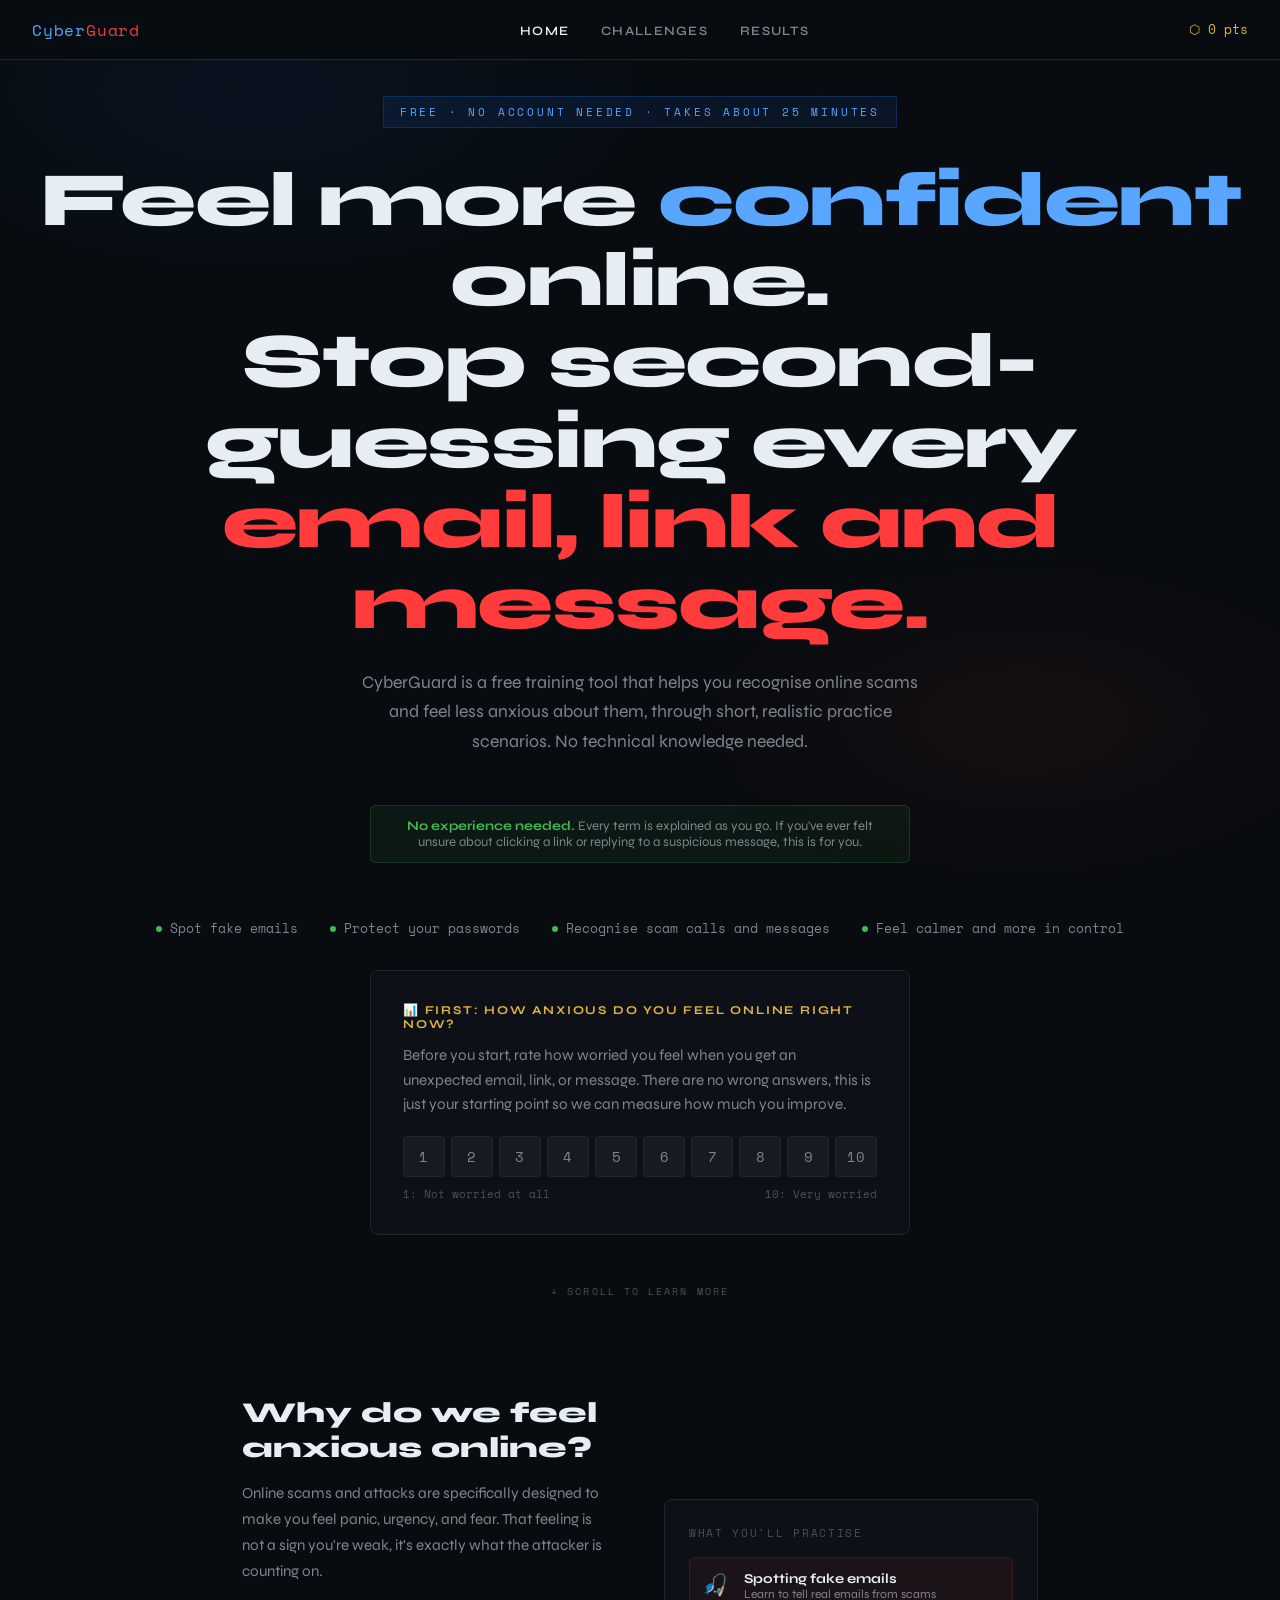
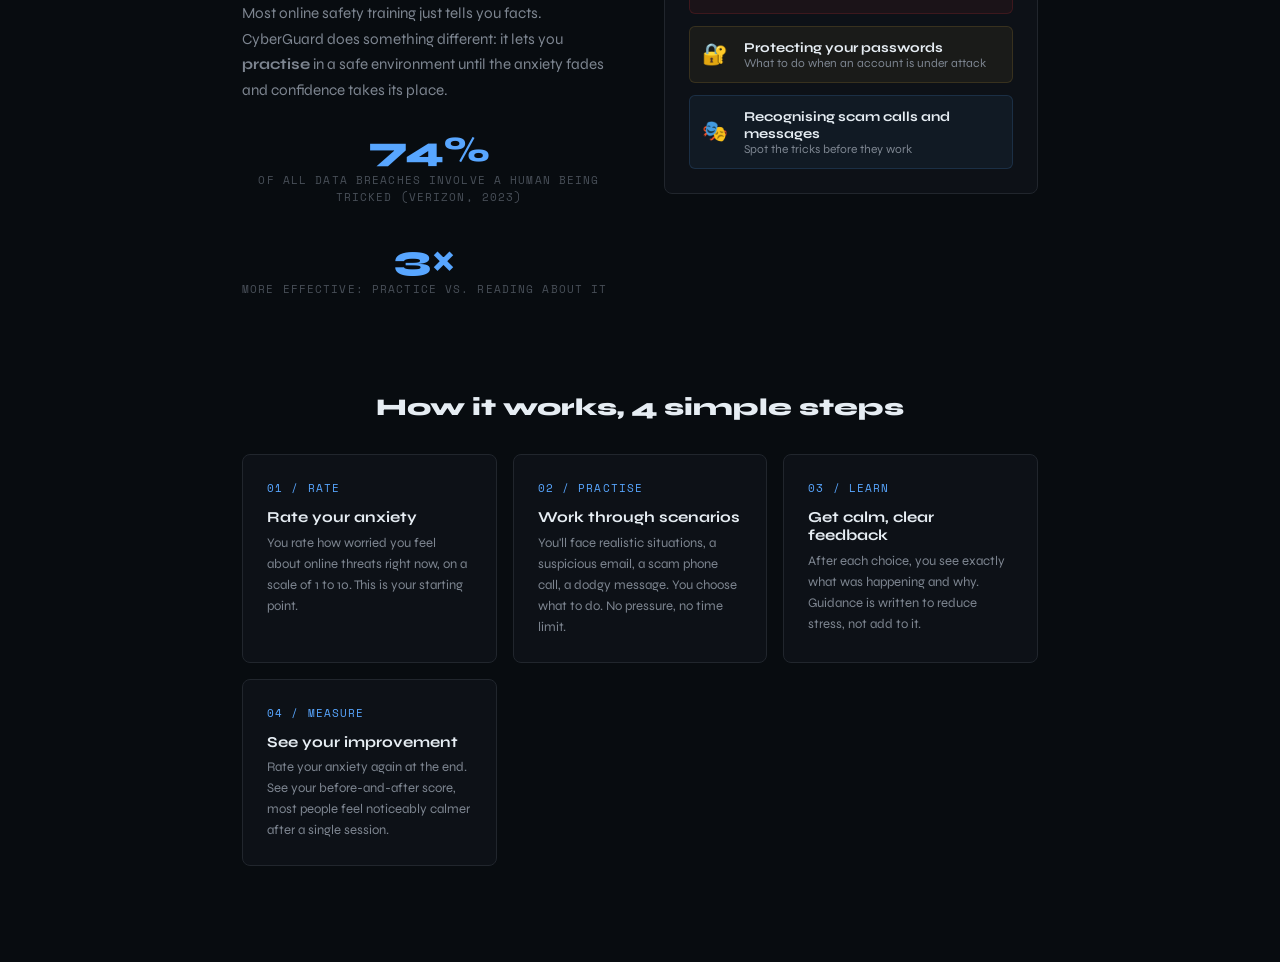
==== commit d4bdb816: "Add files via upload" ====
--- a/index.html
+++ b/index.html
@@ -3,7 +3,7 @@
 <head>
   <meta charset="UTF-8">
   <meta name="viewport" content="width=device-width, initial-scale=1.0">
-  <title>CyberGuard — Cybersecurity Confidence Training</title>
+  <title>CyberGuard: Cybersecurity Confidence Training</title>
   <link rel="stylesheet" href="style.css">
   <style>
     .hero-features {
@@ -95,7 +95,7 @@
     <span class="red">email, link and message.</span>
   </h1>
   <p class="hero-sub">
-    CyberGuard is a free training tool that helps you recognise online scams and feel less anxious about them — through short, realistic practice scenarios. No technical knowledge needed.
+    CyberGuard is a free training tool that helps you recognise online scams and feel less anxious about them, through short, realistic practice scenarios. No technical knowledge needed.
   </p>
 
   <div class="no-jargon-banner">
@@ -112,11 +112,11 @@
   <!-- Pre-assessment card -->
   <div class="anxiety-card" id="pre-assessment">
     <h3>📊 First: How anxious do you feel online right now?</h3>
-    <p>Before you start, rate how worried you feel when you get an unexpected email, link, or message. There are no wrong answers — this is just your starting point so we can measure how much you improve.</p>
+    <p>Before you start, rate how worried you feel when you get an unexpected email, link, or message. There are no wrong answers, this is just your starting point so we can measure how much you improve.</p>
     <div class="anxiety-scale" id="pre-scale"></div>
     <div class="scale-labels">
-      <span>1 — Not worried at all</span>
-      <span>10 — Very worried</span>
+      <span>1: Not worried at all</span>
+      <span>10: Very worried</span>
     </div>
     <div class="mt-2" id="start-row" style="display:none">
       <a href="challenges.html" class="btn btn-primary" id="start-btn">Start Training →</a>
@@ -130,7 +130,7 @@
 <section class="about-section">
   <div>
     <h2>Why do we feel anxious online?</h2>
-    <p>Online scams and attacks are specifically designed to make you feel panic, urgency, and fear. That feeling is not a sign you're weak — it's exactly what the attacker is counting on.</p>
+    <p>Online scams and attacks are specifically designed to make you feel panic, urgency, and fear. That feeling is not a sign you're weak, it's exactly what the attacker is counting on.</p>
     <p>Most online safety training just tells you facts. CyberGuard does something different: it lets you <strong>practise</strong> in a safe environment until the anxiety fades and confidence takes its place.</p>
     <div class="stat-row">
       <div class="big-stat"><div class="big-num">74%</div><div class="big-label">of all data breaches involve a human being tricked (Verizon, 2023)</div></div>
@@ -169,7 +169,7 @@
 
 <!-- HOW IT WORKS -->
 <section class="how-section">
-  <h2>How it works — 4 simple steps</h2>
+  <h2>How it works, 4 simple steps</h2>
   <div class="steps">
     <div class="step">
       <div class="step-num">01 / RATE</div>
@@ -179,7 +179,7 @@
     <div class="step">
       <div class="step-num">02 / PRACTISE</div>
       <h3>Work through scenarios</h3>
-      <p>You'll face realistic situations — a suspicious email, a scam phone call, a dodgy message. You choose what to do. No pressure, no time limit.</p>
+      <p>You'll face realistic situations, a suspicious email, a scam phone call, a dodgy message. You choose what to do. No pressure, no time limit.</p>
     </div>
     <div class="step">
       <div class="step-num">03 / LEARN</div>
@@ -189,7 +189,7 @@
     <div class="step">
       <div class="step-num">04 / MEASURE</div>
       <h3>See your improvement</h3>
-      <p>Rate your anxiety again at the end. See your before-and-after score — most people feel noticeably calmer after a single session.</p>
+      <p>Rate your anxiety again at the end. See your before-and-after score, most people feel noticeably calmer after a single session.</p>
     </div>
   </div>
 </section>
--- a/style.css
+++ b/style.css
@@ -839,3 +839,20 @@
   transition: width 0.6s cubic-bezier(0.4,0,0.2,1);
   width: 0%;
 }
+
+/* ── Technique 4: Three-Layer Wrong-Answer Reassurance ── */
+.reassurance-box {
+  display: flex; align-items: flex-start; gap: 0.75rem;
+  background: rgba(227,179,65,0.07);
+  border: 1px solid rgba(227,179,65,0.25);
+  border-radius: 6px;
+  padding: 1rem 1.25rem;
+  margin-top: 1rem;
+  animation: fadeIn 0.4s ease;
+}
+.reassurance-icon { font-size: 1.1rem; flex-shrink: 0; margin-top: 2px; }
+.reassurance-text {
+  font-size: 0.88rem;
+  color: var(--text-muted);
+  line-height: 1.6;
+}
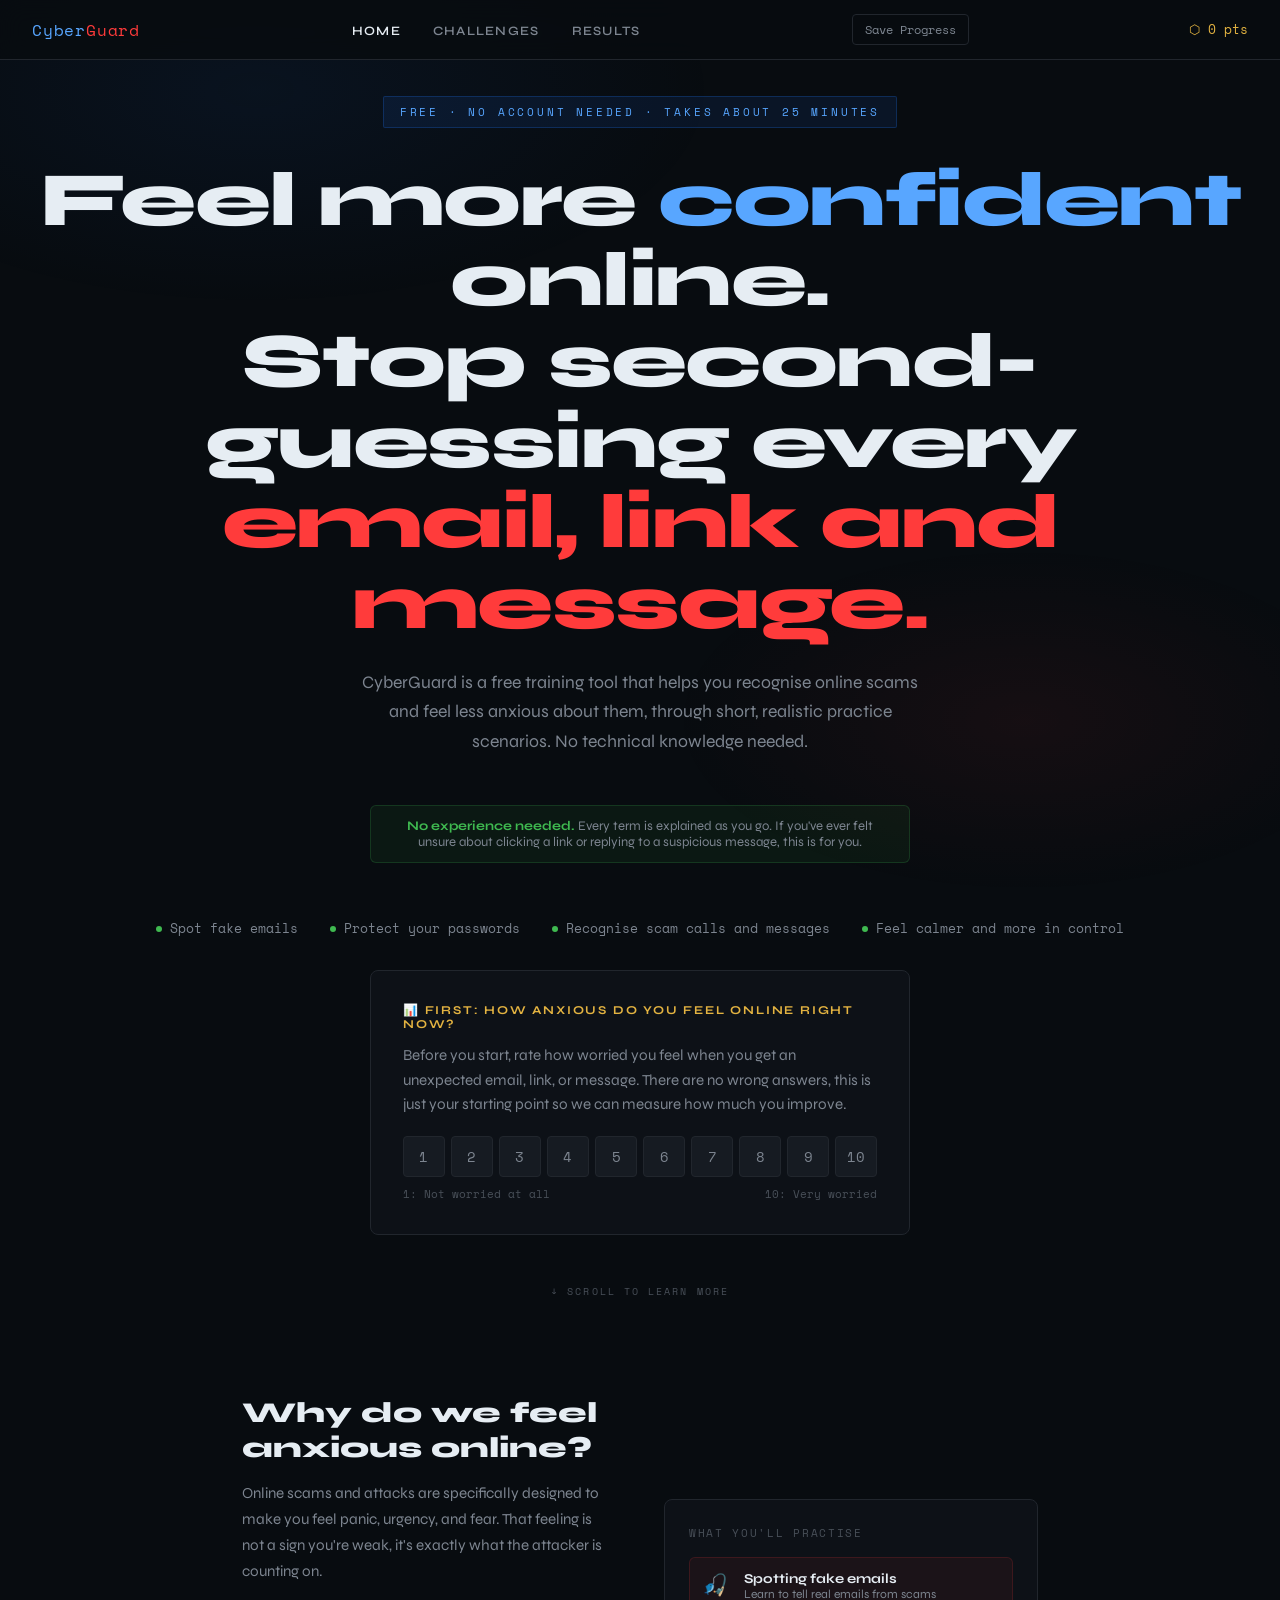
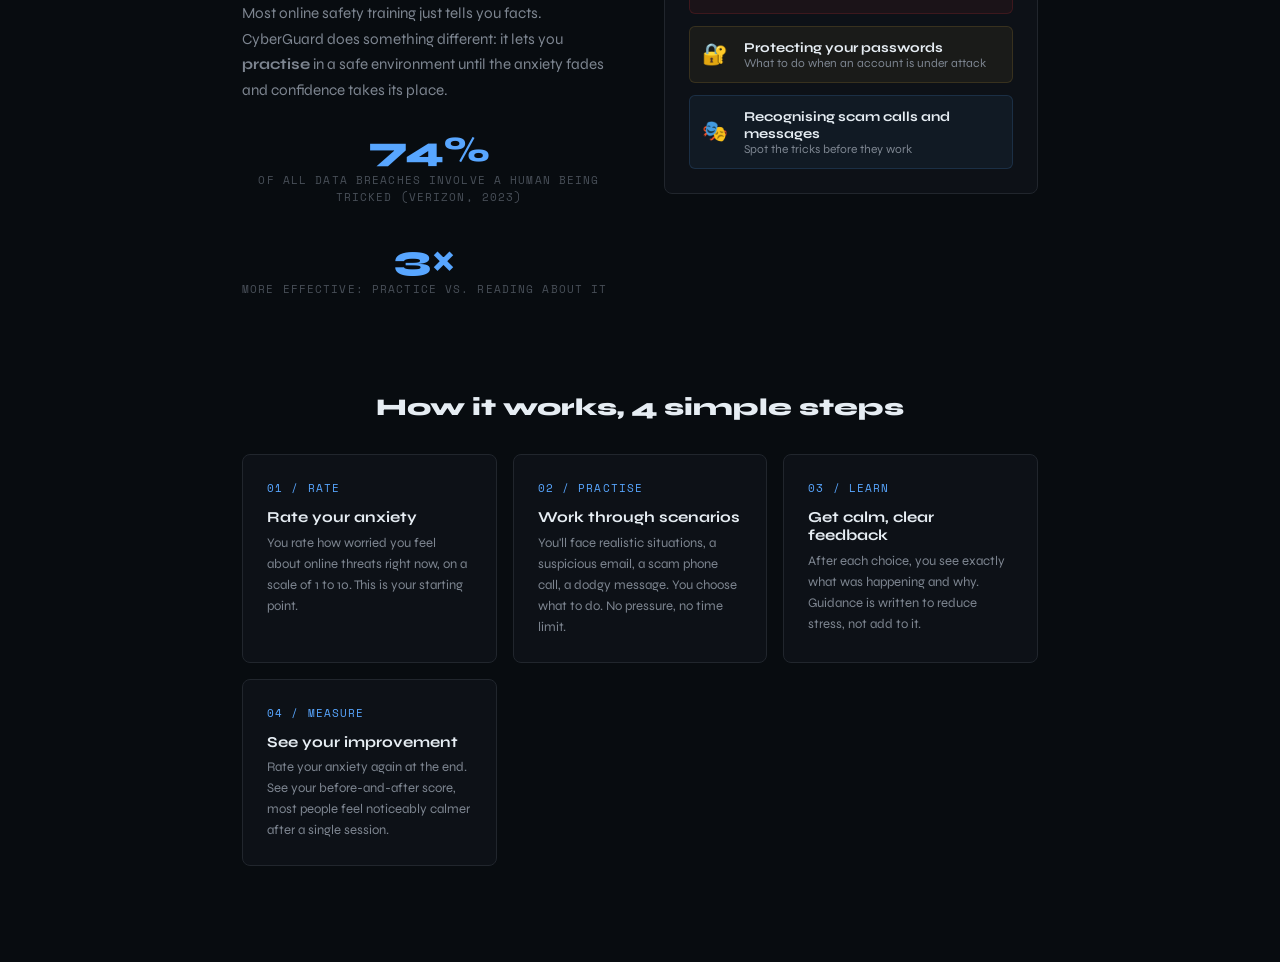
==== commit cd62654a: "Add files via upload" ====
--- a/index.html
+++ b/index.html
@@ -83,6 +83,12 @@
     <li><a href="challenges.html">Challenges</a></li>
     <li><a href="results.html">Results</a></li>
   </ul>
+  <button id="nav-auth-btn" onclick="CyberGuardAuth.openModal()"
+    style="background:none;border:1px solid var(--border);border-radius:4px;
+           padding:0.3rem 0.75rem;color:var(--text-muted);cursor:pointer;
+           font-size:0.78rem;font-family:'Space Mono',monospace;margin-right:0.5rem">
+    Save Progress
+  </button>
   <div class="nav-score" id="nav-score">⬡ 0 pts</div>
 </nav>
 
@@ -195,6 +201,8 @@
 </section>
 
 <script src="app.js"></script>
+<script src="api.js"></script>
+<script src="auth.js"></script>
 <script>
   const scale = document.getElementById('pre-scale');
   for (let i = 1; i <= 10; i++) {
@@ -211,6 +219,7 @@
   }
 
   CyberGuard.refreshNavScore();
+  CyberGuardAuth.init();
 
   const s = CyberGuard.getState();
   if (s.preAnxiety !== null) {
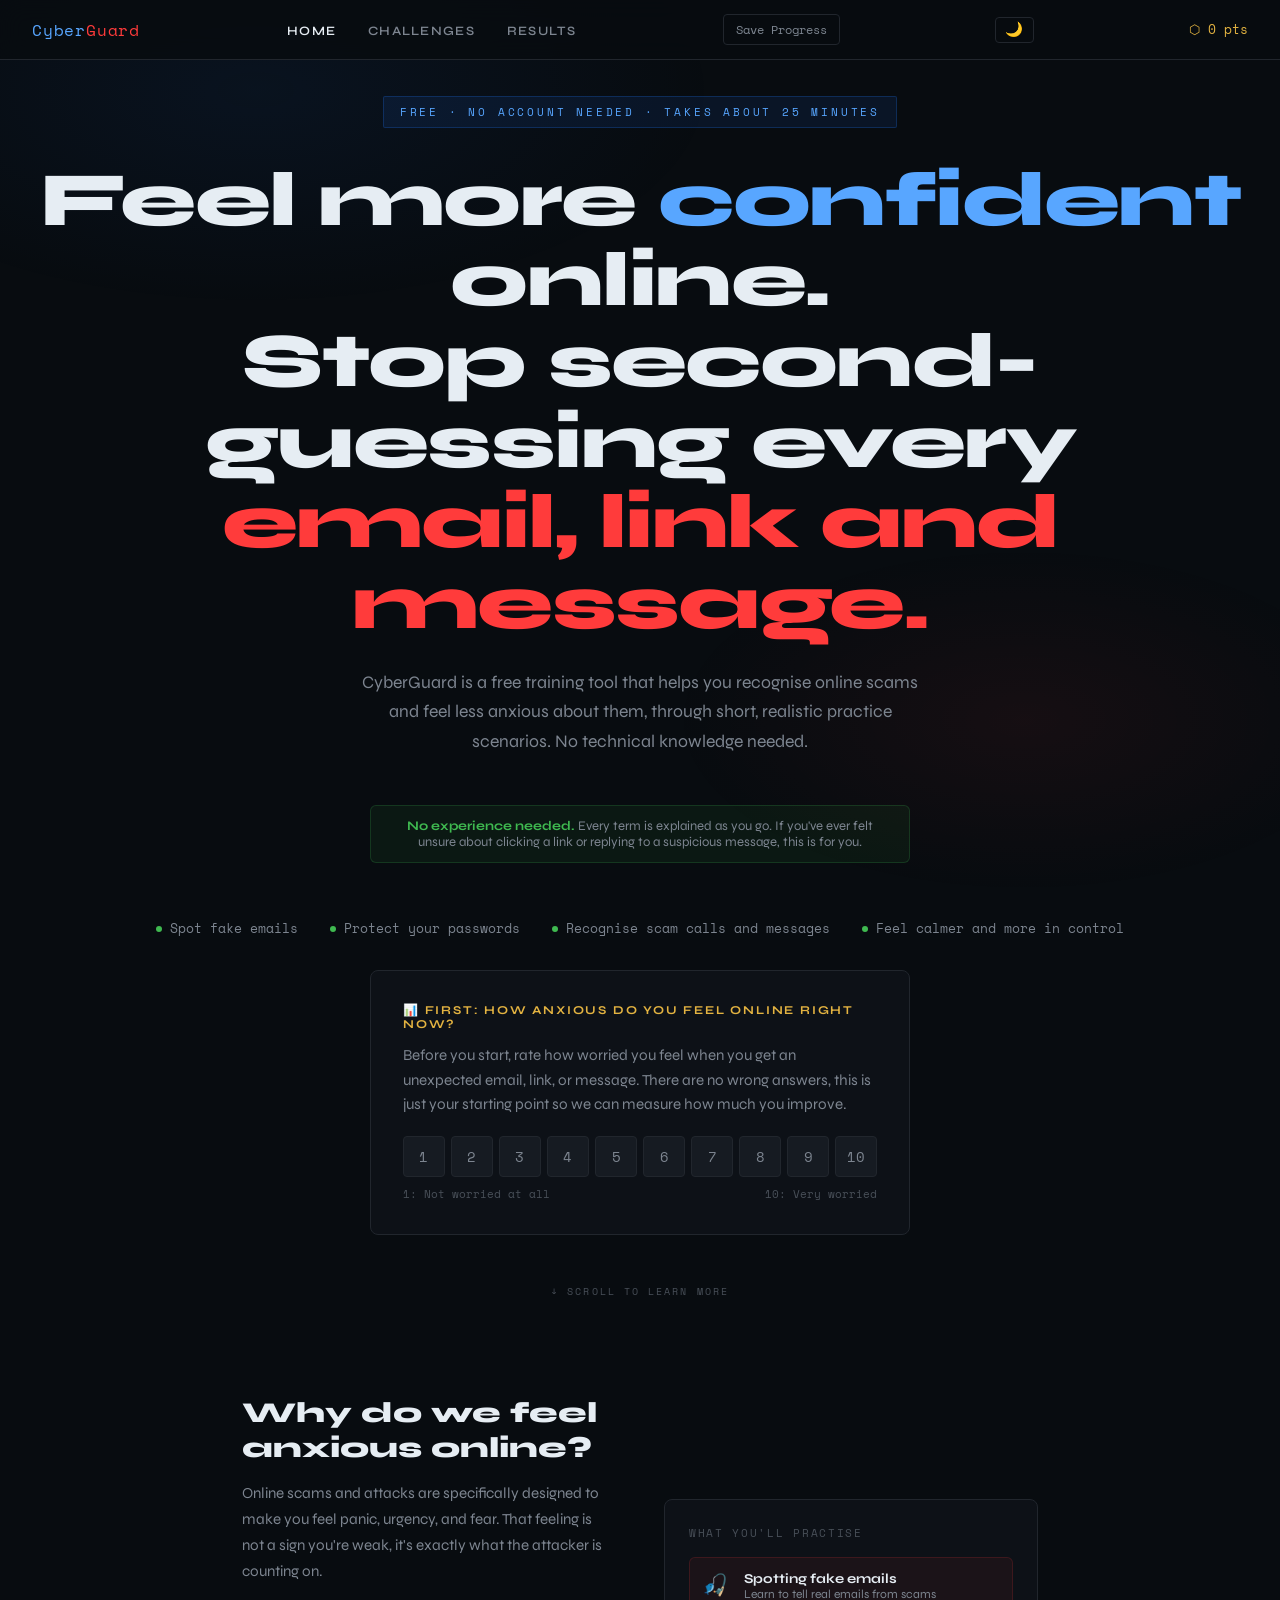
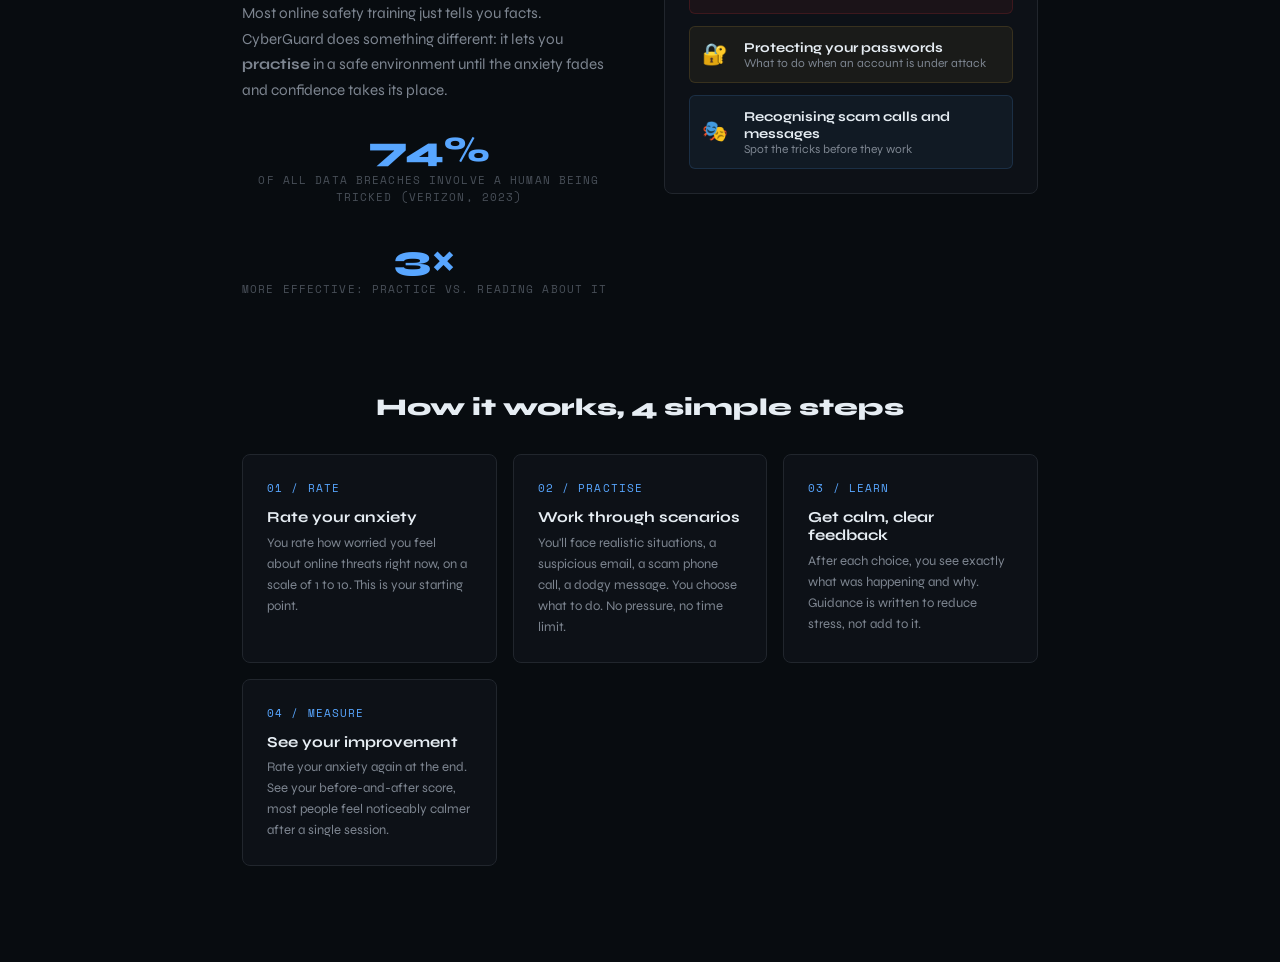
==== commit b32a1909: "Add files via upload" ====
--- a/index.html
+++ b/index.html
@@ -89,6 +89,7 @@
            font-size:0.78rem;font-family:'Space Mono',monospace;margin-right:0.5rem">
     Save Progress
   </button>
+  <button class="theme-toggle" id="theme-btn" onclick="toggleTheme()" title="Toggle light/dark mode">🌙</button>
   <div class="nav-score" id="nav-score">⬡ 0 pts</div>
 </nav>
 
@@ -221,6 +222,19 @@
   CyberGuard.refreshNavScore();
   CyberGuardAuth.init();
 
+  function toggleTheme() {
+    const isLight = document.documentElement.getAttribute('data-theme') === 'light';
+    const next = isLight ? 'dark' : 'light';
+    document.documentElement.setAttribute('data-theme', next === 'light' ? 'light' : '');
+    document.getElementById('theme-btn').textContent = next === 'light' ? '☀️' : '🌙';
+    localStorage.setItem('cg_theme', next);
+  }
+  const savedTheme = localStorage.getItem('cg_theme');
+  if (savedTheme === 'light') {
+    document.documentElement.setAttribute('data-theme', 'light');
+    document.getElementById('theme-btn').textContent = '☀️';
+  }
+
   const s = CyberGuard.getState();
   if (s.preAnxiety !== null) {
     document.getElementById('start-row').style.display = 'block';
--- a/style.css
+++ b/style.css
@@ -18,6 +18,51 @@
   --glow-blue: 0 0 20px rgba(31,111,235,0.3);
 }
 
+/* ── Light mode theme ── */
+[data-theme="light"] {
+  --bg: #f4f6f8;
+  --surface: #ffffff;
+  --surface2: #eef0f3;
+  --border: #d0d7de;
+  --red: #cf222e;
+  --red-dim: #f7c5c5;
+  --blue: #0969da;
+  --blue-bright: #0550ae;
+  --green: #1a7f37;
+  --amber: #9a6700;
+  --text: #1f2328;
+  --text-muted: #57606a;
+  --text-dim: #8c959f;
+  --glow-red: none;
+  --glow-blue: none;
+}
+[data-theme="light"] body { background: var(--bg); }
+[data-theme="light"] body::before { display: none; }
+[data-theme="light"] nav {
+  background: rgba(244,246,248,0.92);
+  border-bottom: 1px solid var(--border);
+}
+[data-theme="light"] .nav-logo { color: var(--blue); }
+[data-theme="light"] .challenge-card { background: #ffffff; }
+[data-theme="light"] .scenario-toolbar { background: var(--surface2); }
+[data-theme="light"] .email-mock { background: #ffffff; }
+[data-theme="light"] .guidance-box { background: rgba(9,105,218,0.05); border-color: rgba(9,105,218,0.2); }
+
+/* ── Theme toggle button ── */
+.theme-toggle {
+  background: none;
+  border: 1px solid var(--border);
+  border-radius: 4px;
+  padding: 0.3rem 0.6rem;
+  color: var(--text-muted);
+  cursor: pointer;
+  font-size: 0.9rem;
+  line-height: 1;
+  margin-right: 0.5rem;
+  transition: color 0.2s, border-color 0.2s;
+}
+.theme-toggle:hover { color: var(--text); border-color: var(--text-muted); }
+
 * { box-sizing: border-box; margin: 0; padding: 0; }
 
 html { scroll-behavior: smooth; }
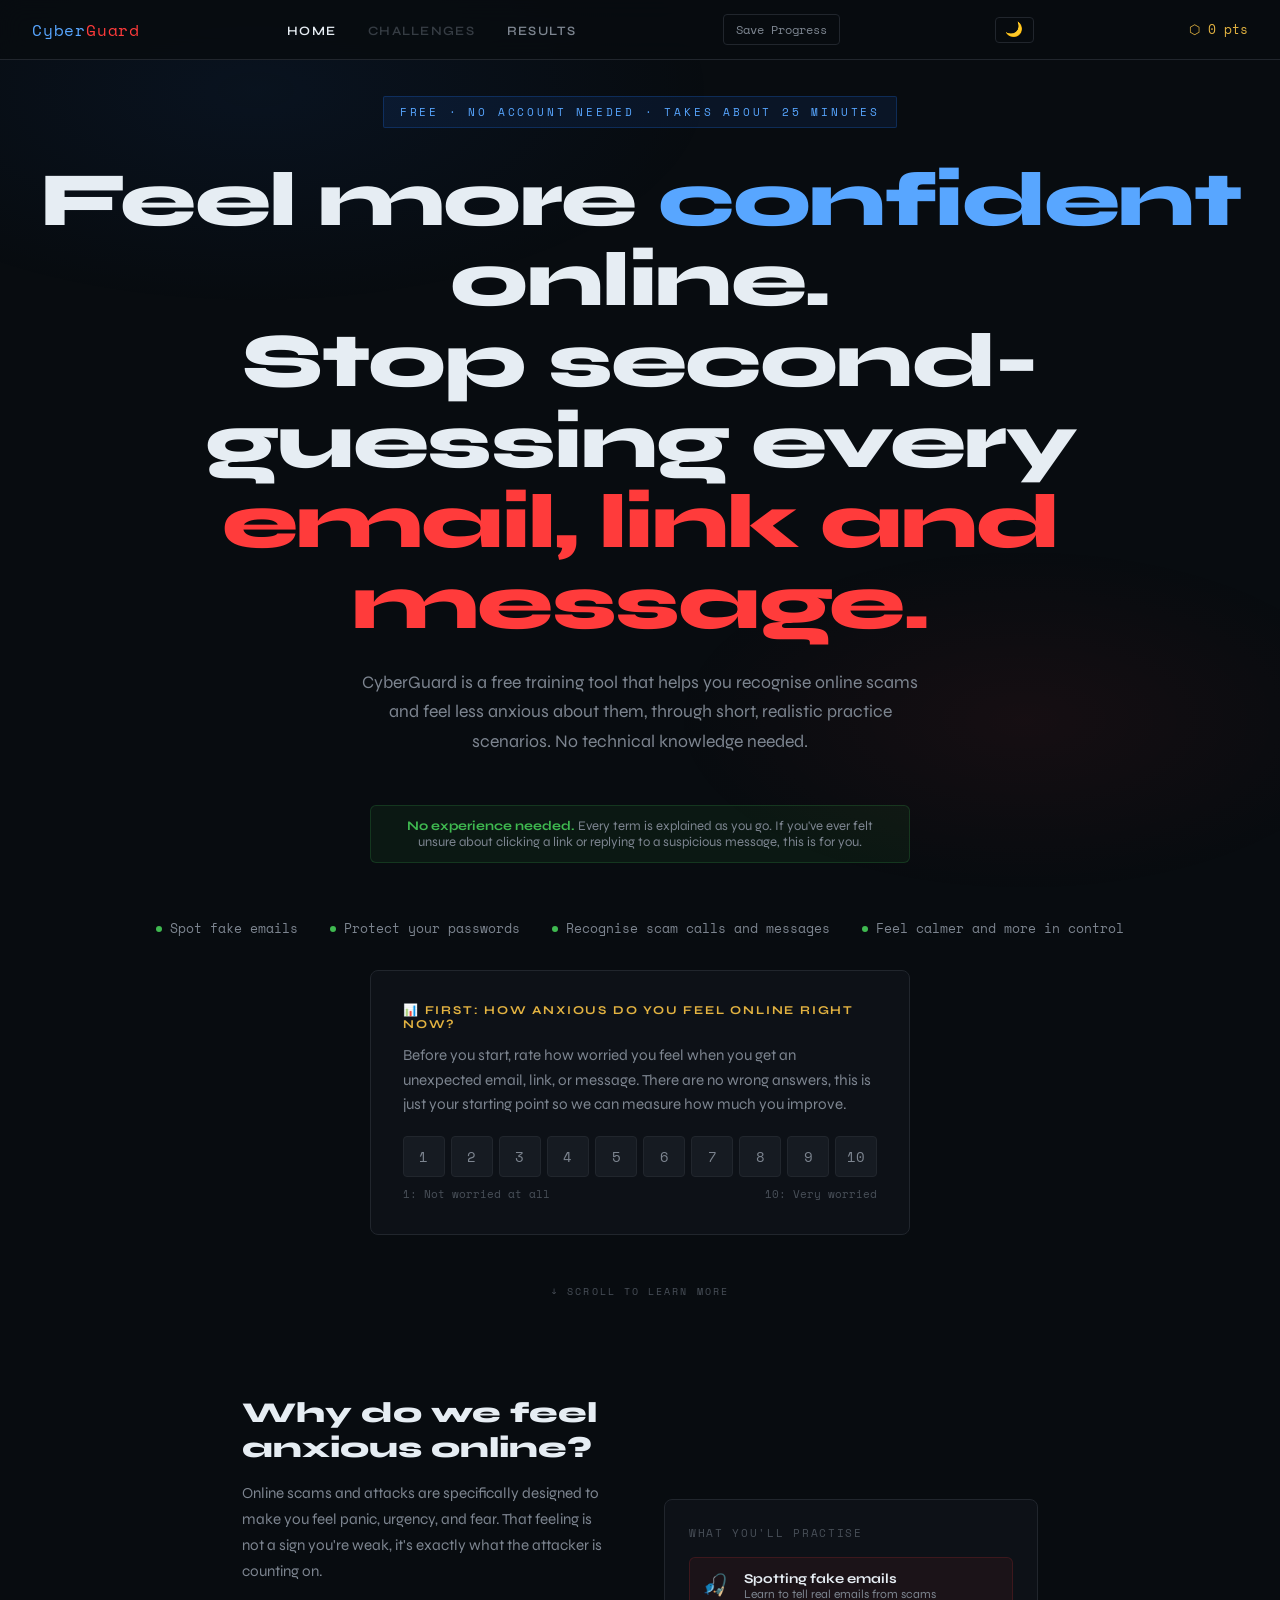
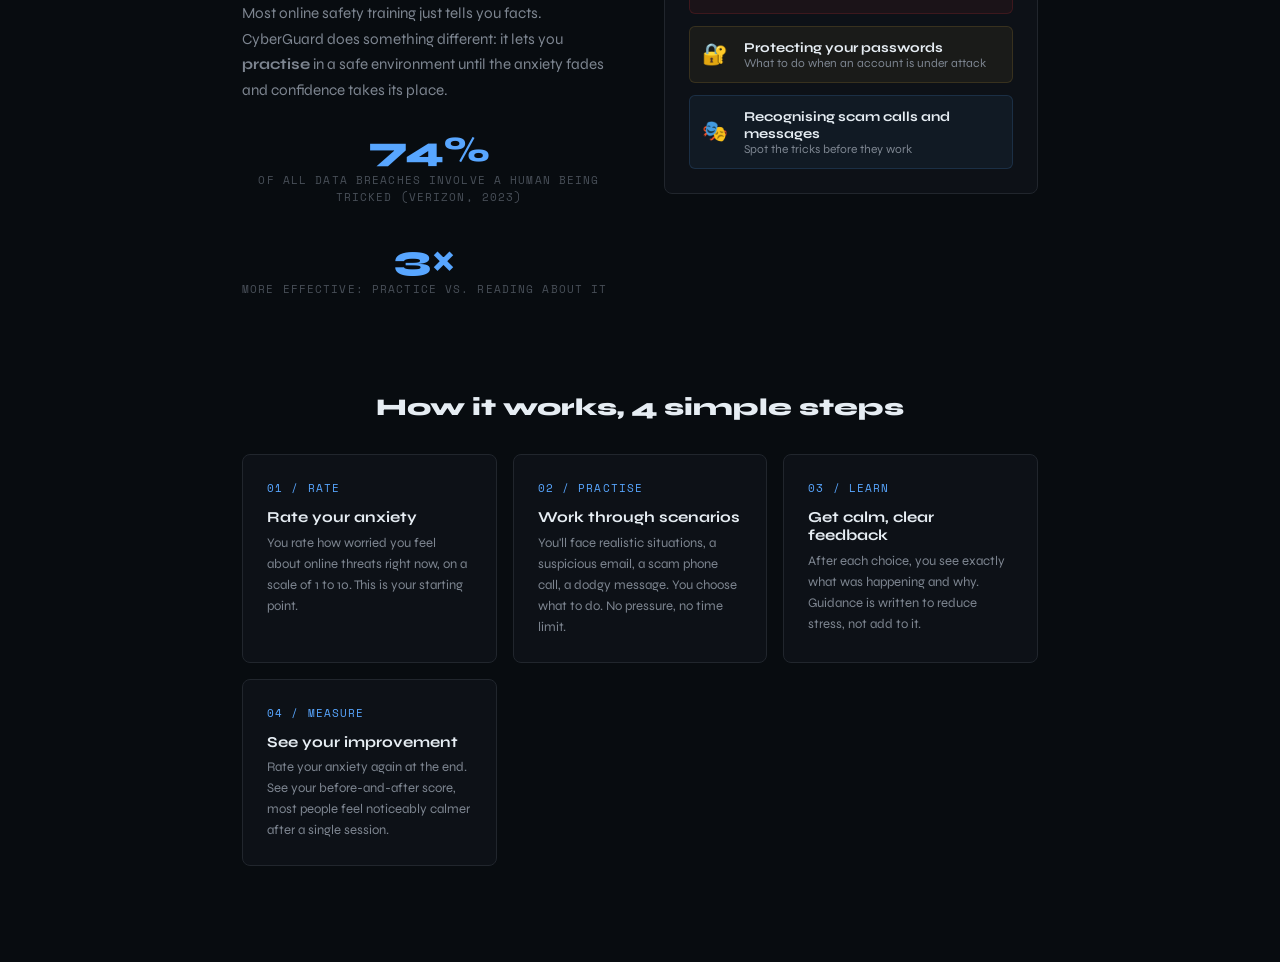
==== commit 29512234: "Add files via upload" ====
--- a/index.html
+++ b/index.html
@@ -236,6 +236,19 @@
   }
 
   const s = CyberGuard.getState();
+
+  // Disable Challenges nav link until pre-anxiety is set
+  if (s.preAnxiety === null) {
+    const navLinks = document.querySelectorAll('.nav-links a');
+    navLinks.forEach(link => {
+      if (link.getAttribute('href') === 'challenges.html') {
+        link.removeAttribute('href');
+        link.style.opacity = '0.4';
+        link.style.cursor = 'not-allowed';
+        link.title = 'Complete your anxiety rating first';
+      }
+    });
+  }
   if (s.preAnxiety !== null) {
     document.getElementById('start-row').style.display = 'block';
     const btns = document.querySelectorAll('.anxiety-btn');
